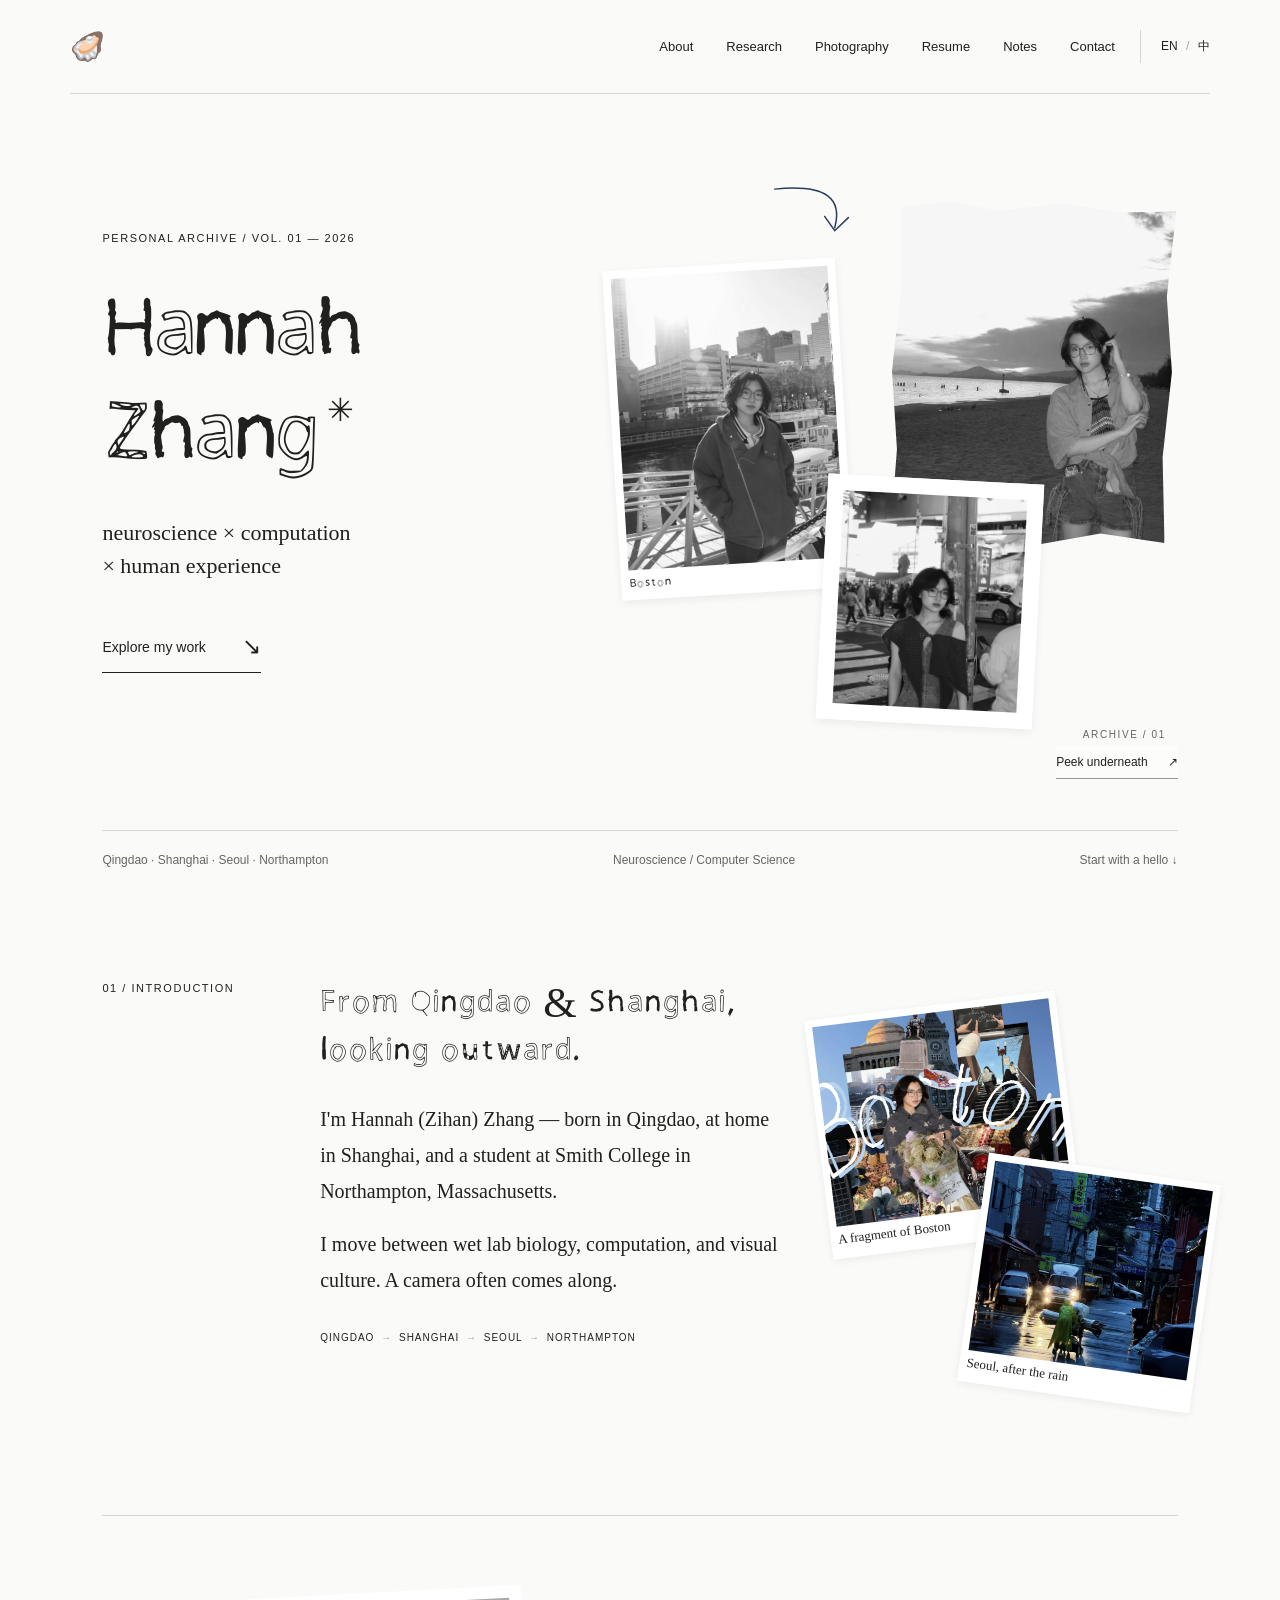
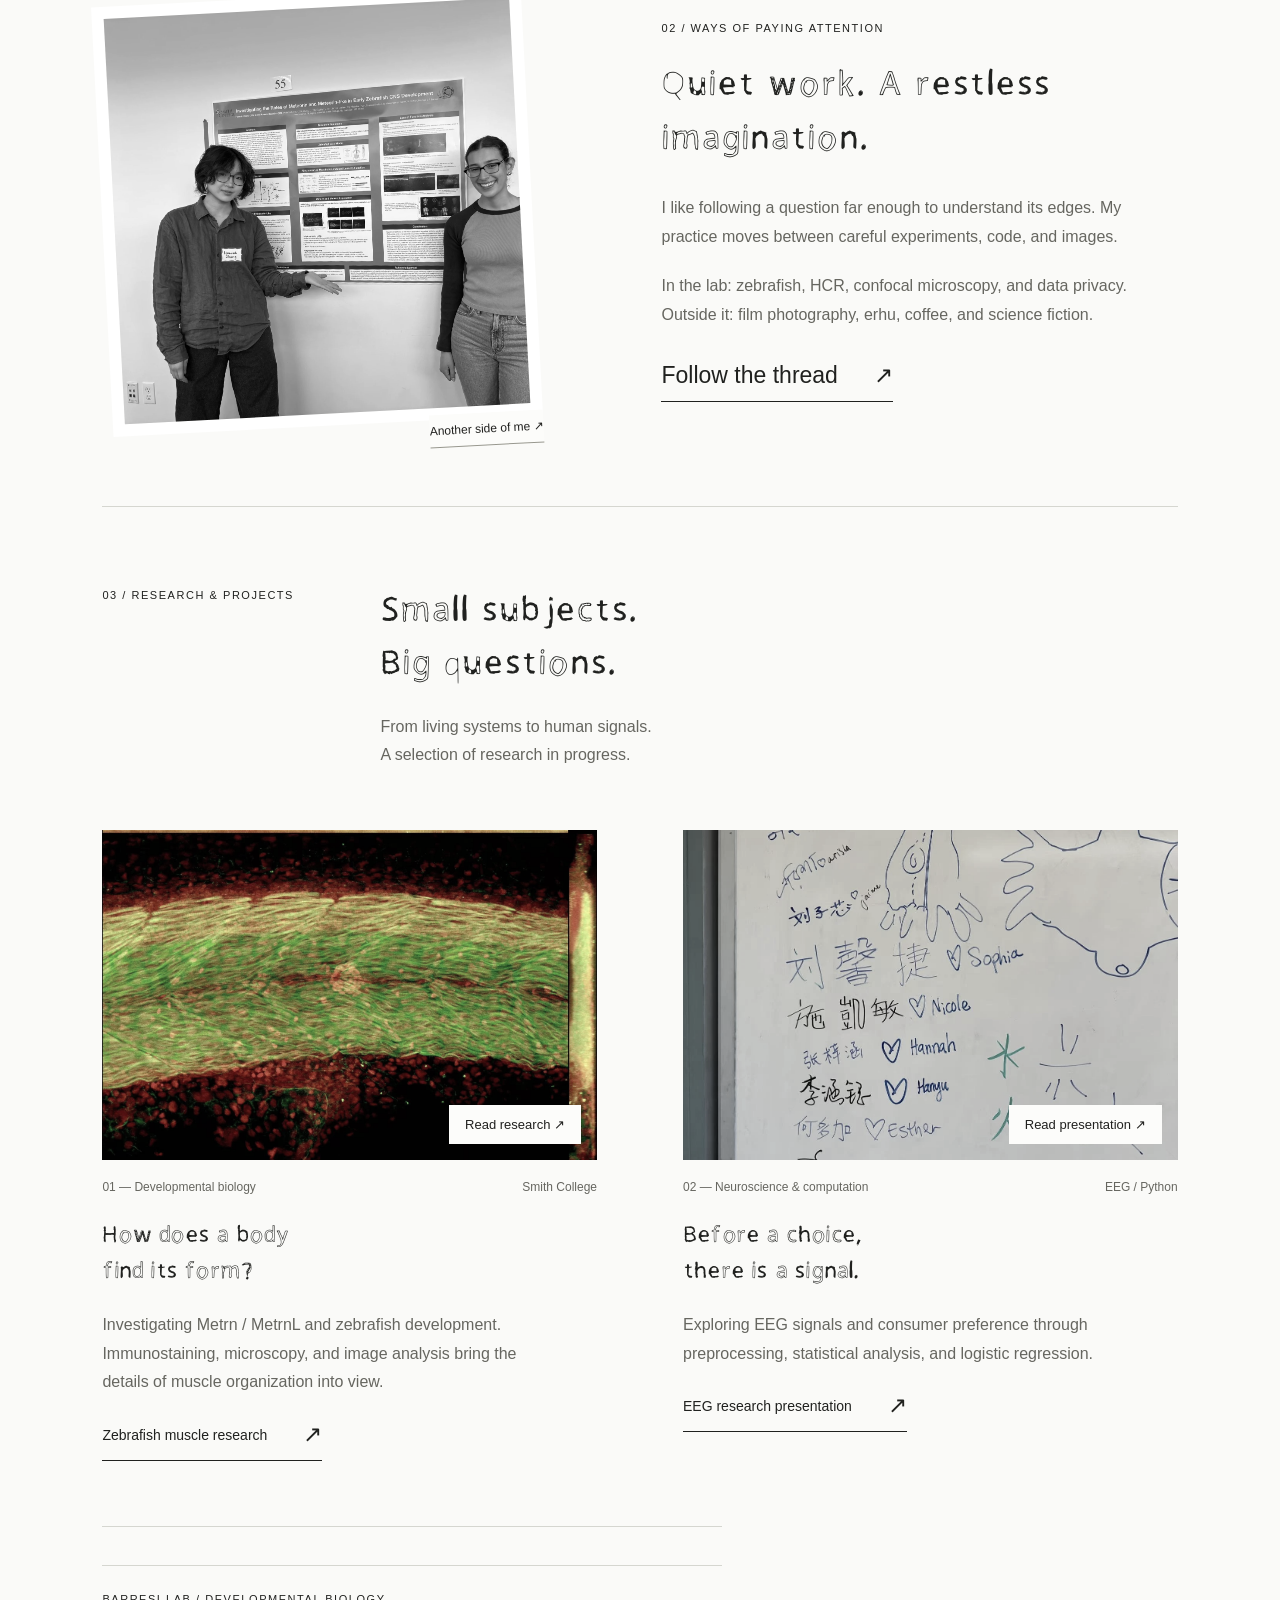
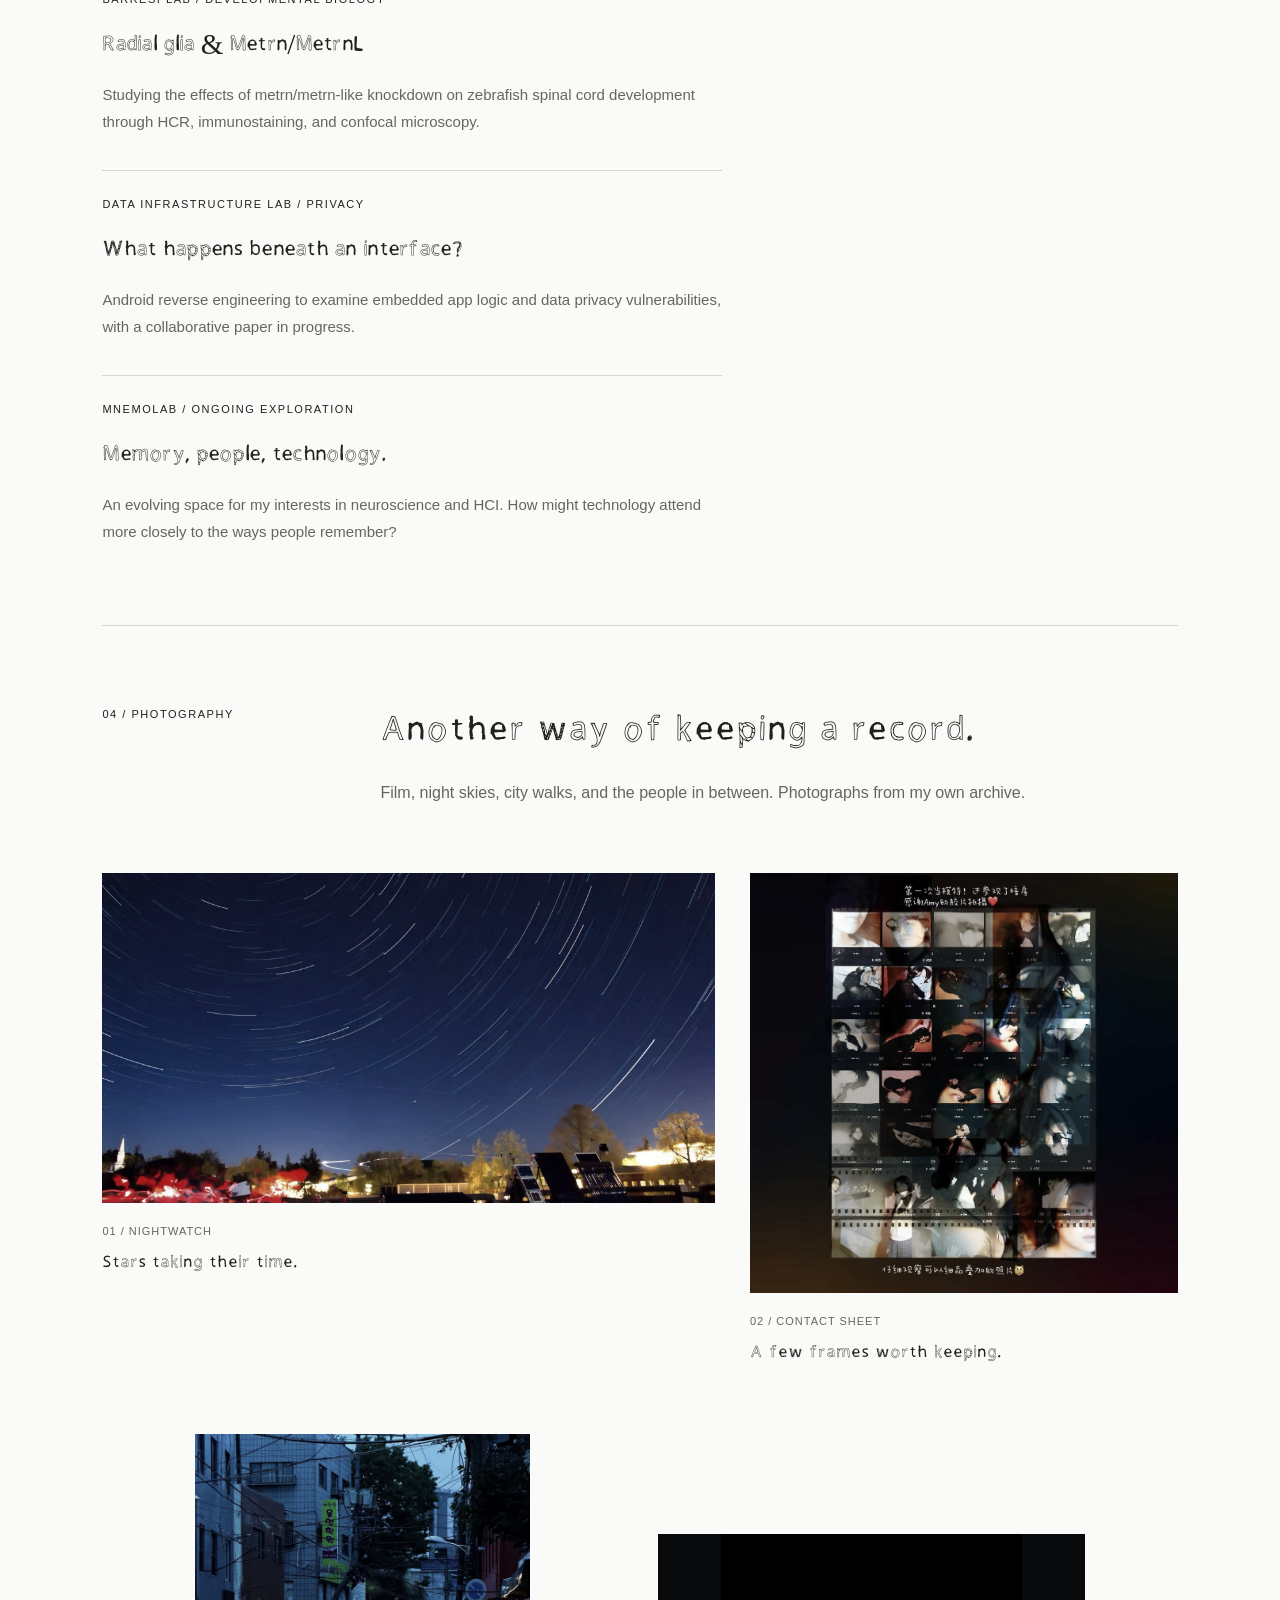
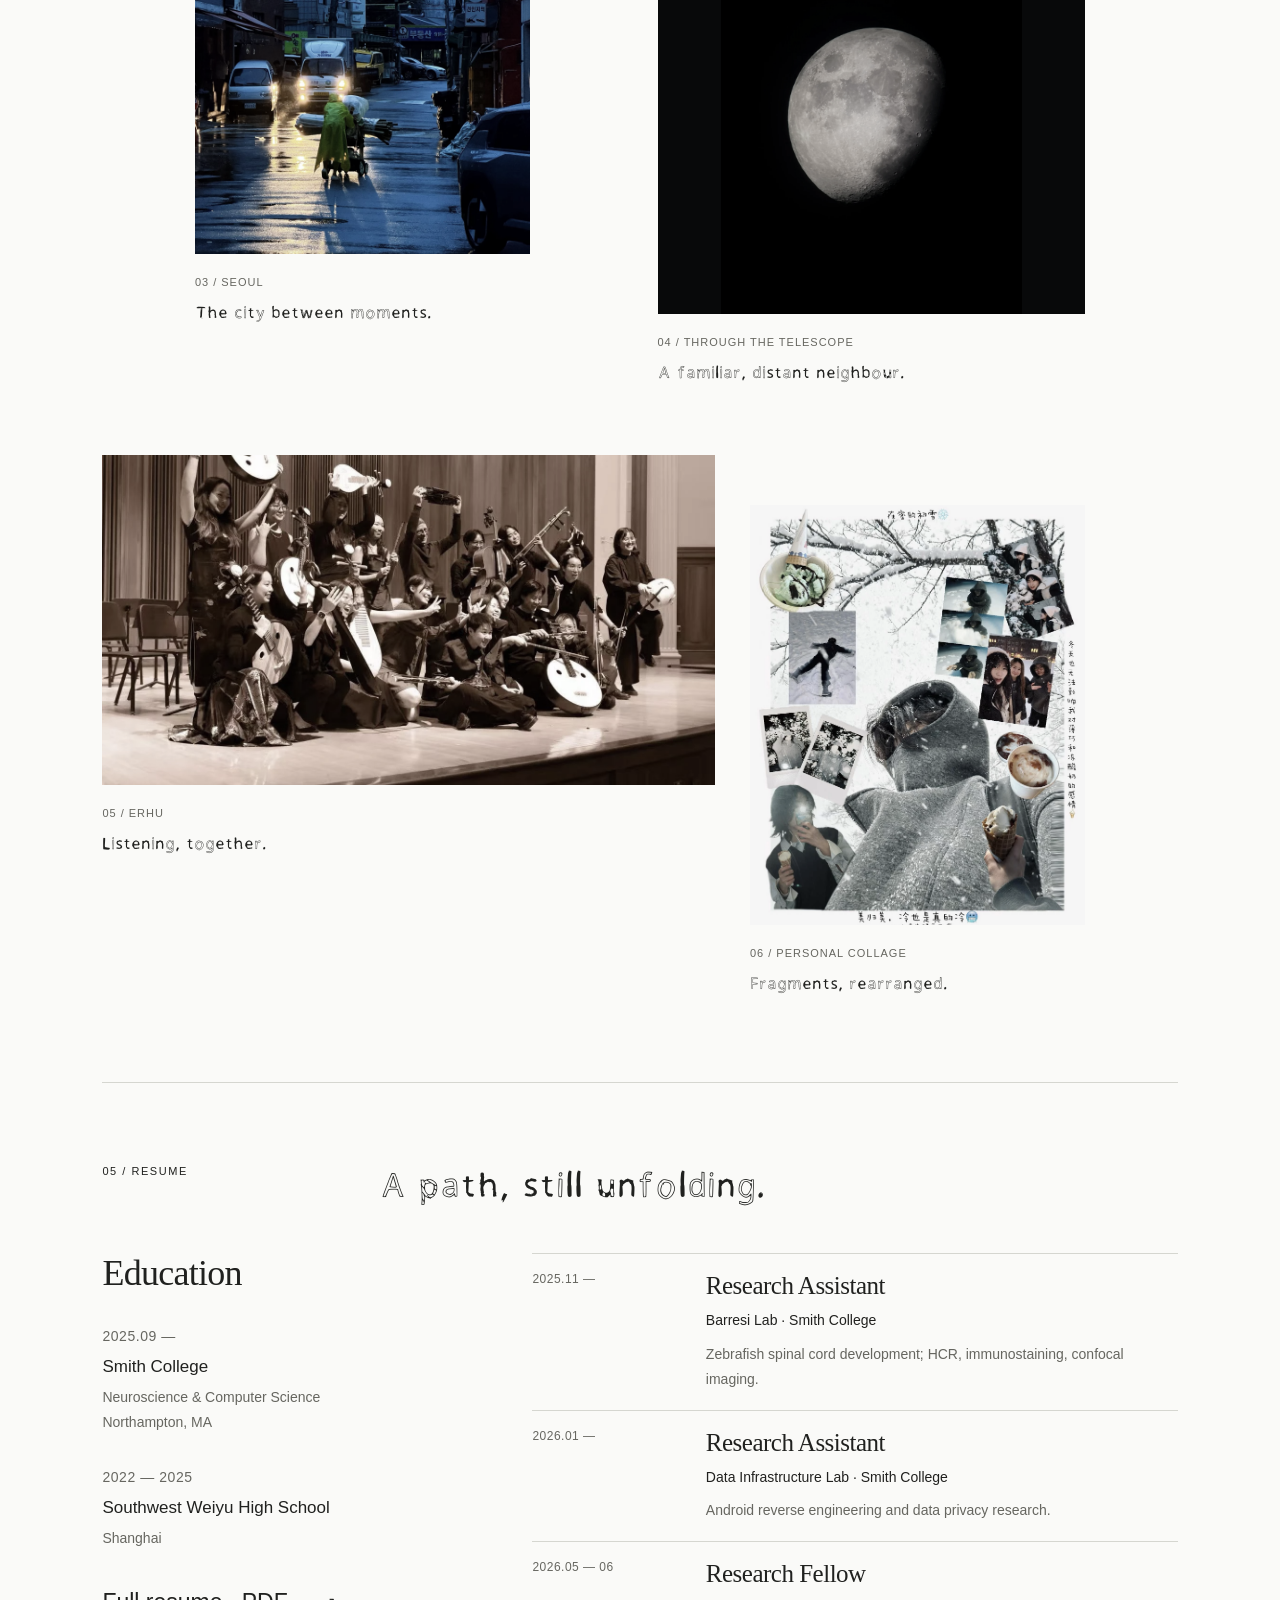
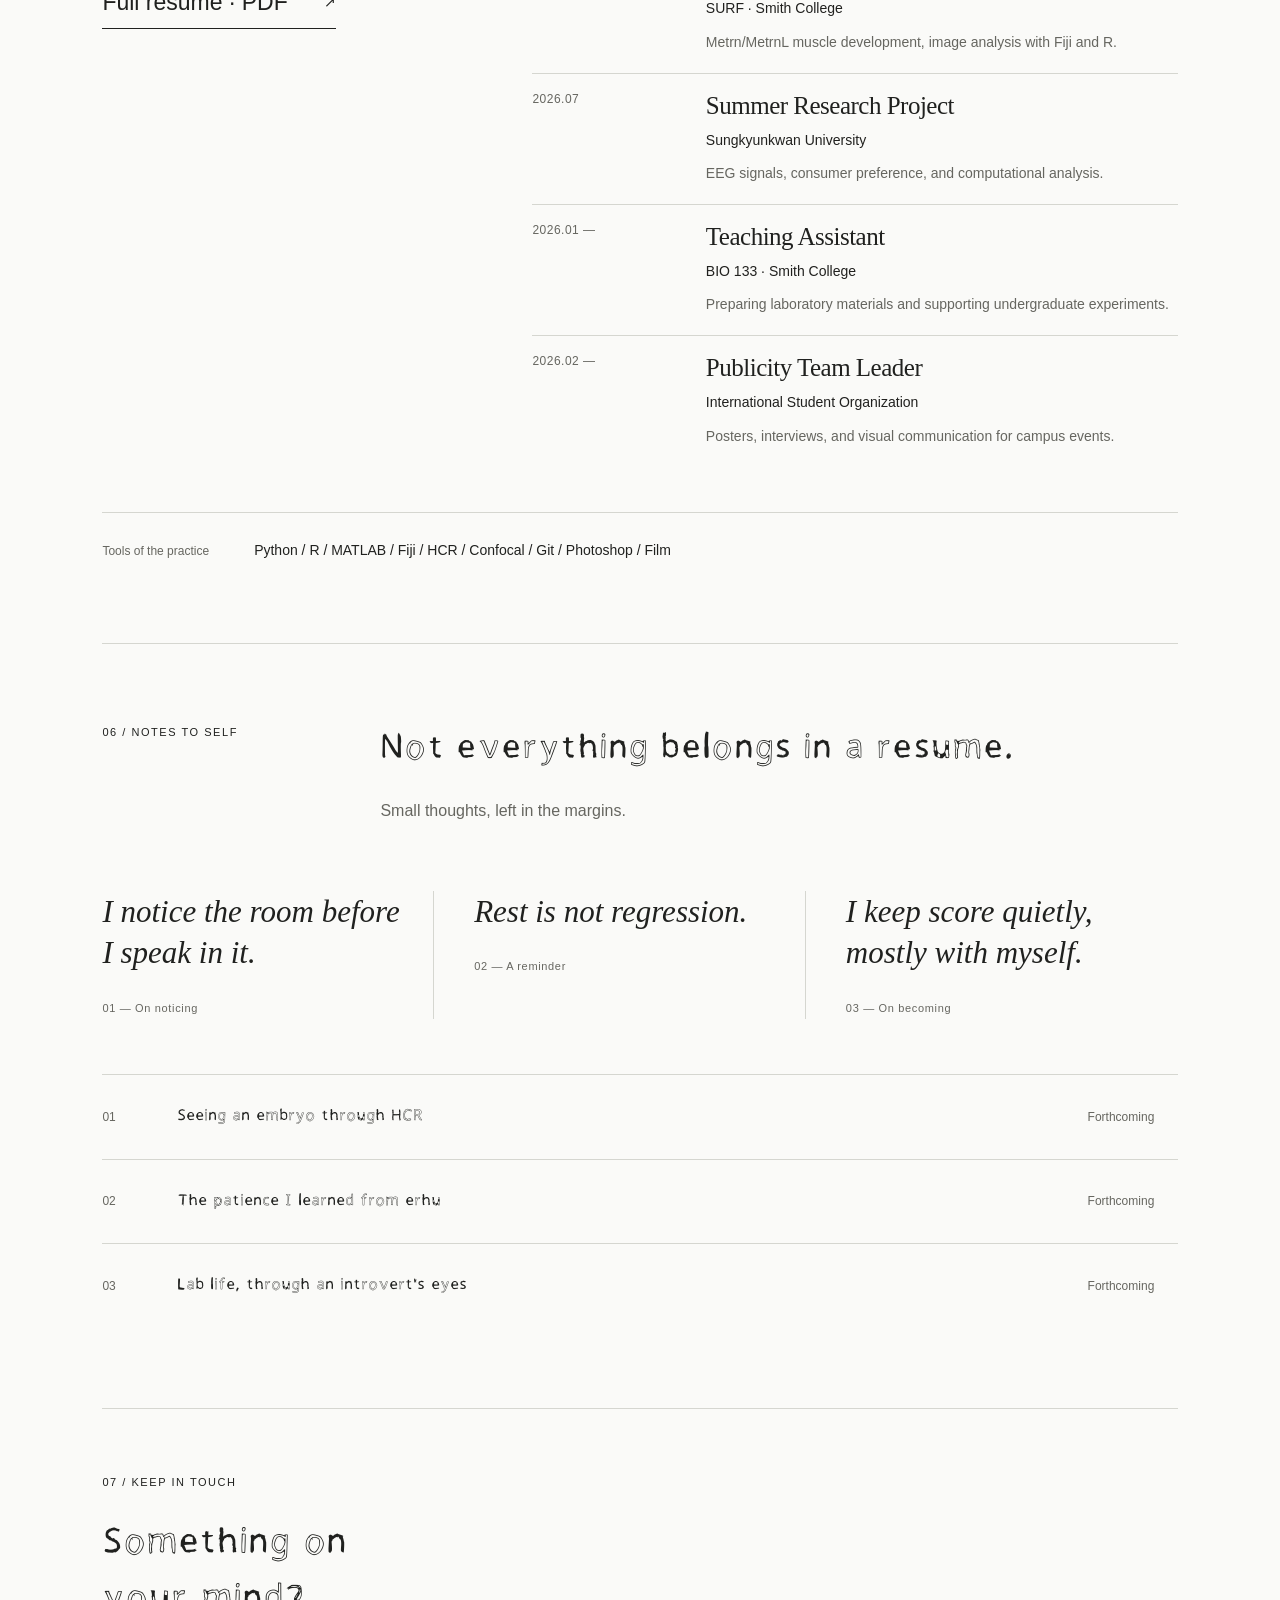
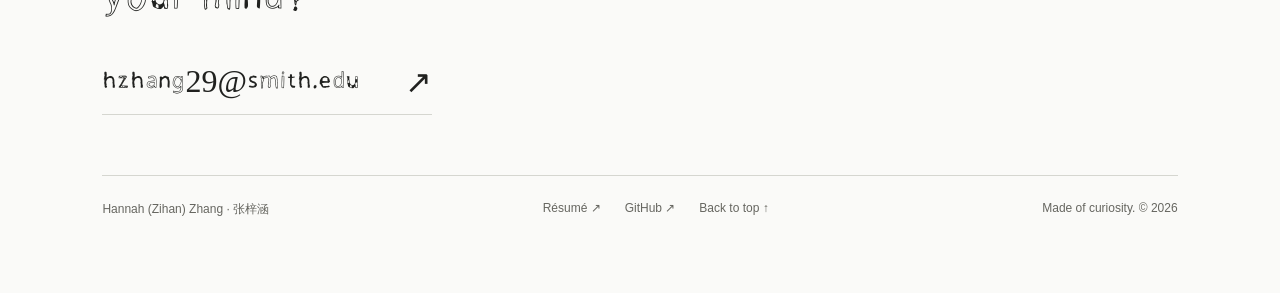
==== index.html @ 05620614 "Create Hannah portfolio site" ====
<!doctype html>
<html lang="en"><head><meta charset="utf-8"><meta name="viewport" content="width=device-width,initial-scale=1"><meta name="description" content="Hannah (Zihan) Zhang — neuroscience, computer science, and human-computer interaction. Research, projects, and observations."><meta name="theme-color" content="#fafaf8"><title>Hannah Zhang — Research & Design</title><link rel="stylesheet" href="style.css"><script src="site.js" defer></script><script src="archive.js" defer></script></head><body><a class="skip" href="#main">Skip to content</a><div id="site"></div></body></html>
---- style.css ----
:root{--paper:#fafaf8;--ink:#20211f;--muted:#686b66;--line:#d5d6d0;--accent:#283d5c;font-family:Arial,Helvetica,sans-serif;color:var(--ink);background:var(--paper);font-synthesis:none}*{box-sizing:border-box}html{scroll-behavior:smooth;scroll-padding-top:100px}body{margin:0}a{color:inherit;text-decoration:none}a:hover{opacity:.7}a:focus-visible,summary:focus-visible{outline:2px solid #a35439;outline-offset:6px}img{display:block;width:100%;height:100%;object-fit:cover}p{font-size:16px;line-height:1.7}h1,h2,h3,p,figure{margin:0}h1,h2,h3{font-weight:400}h2{font-family:Georgia,'Times New Roman',serif;font-size:clamp(40px,4.6vw,72px);line-height:1.08;letter-spacing:-.04em}h2 em,h3 em{font-weight:400}h3{font:36px/1.12 Georgia,serif;letter-spacing:-.025em}header{height:94px;display:flex;align-items:center;justify-content:space-between;margin:0 5.5%;border-bottom:1px solid var(--line);position:relative;z-index:5}nav{display:flex;gap:36px;font-size:14px}nav span{margin-left:8px}.wordmark{font:44px/.8 Georgia,serif;letter-spacing:-5px}.wordmark span{font-style:italic}.wordmark sup{font-size:20px;vertical-align:top;margin-left:8px;letter-spacing:0}.edition-switch{position:fixed;bottom:22px;left:50%;transform:translateX(-50%);display:flex;z-index:20;background:var(--paper);border:1px solid var(--line);border-radius:40px;padding:5px;box-shadow:0 5px 30px #0002;white-space:nowrap;font-size:13px}.edition-switch a{padding:10px 19px;border-radius:25px}.edition-switch a[aria-current]{background:var(--ink);color:var(--paper)}.eyebrow{text-transform:uppercase;letter-spacing:.13em;font-size:12px;line-height:1.5}.hand{font-family:'Bradley Hand','Segoe Print','Comic Sans MS',cursive;font-size:22px;color:var(--accent)}.text-link{display:inline-flex;gap:36px;align-items:center;font-size:14px;padding:12px 0;border-bottom:1px solid currentColor}.text-link span{font-size:23px}.section{margin:0 8%;padding:110px 0;border-bottom:1px solid var(--line)}.skip{position:fixed;top:-100px;z-index:99;background:white;color:black;padding:12px}.skip:focus{top:0}.editorial-hero{padding:76px 8% 0;display:grid;grid-template-columns:43% 57%;min-height:calc(100svh - 94px);align-items:center}.intro{position:relative;padding-bottom:60px}.intro h1{font-family:Georgia,serif;line-height:.84;letter-spacing:-.07em;font-size:clamp(78px,8.6vw,137px);margin:36px 0 26px}.intro h1 span{font-style:italic}.intro h1 sup{font-size:44px;vertical-align:top;display:inline-block;transform:translate(13px,10px)}.hero-sub{font-family:Georgia,serif;font-size:20px;line-height:1.45;margin-bottom:24px}.intro-note{display:block;transform:rotate(-5deg);margin-top:35px;font-size:19px}.collage{height:540px;position:relative;margin-left:15px}.piece{position:absolute;background:#fff;box-shadow:0 3px 8px #0001;filter:grayscale(1);transition:filter .4s,transform .4s}.piece:hover{filter:grayscale(0);z-index:4;transform:rotate(0deg) scale(1.04)}.piece img{object-fit:cover}.portrait{width:43%;height:315px;top:67px;left:9%;transform:rotate(-7deg);padding:8px 8px 30px}.portrait figcaption{font:13px Georgia,serif;padding-top:8px}.snow{width:45%;height:326px;right:0;top:20px;transform:rotate(7deg);clip-path:polygon(0 2%,18% 0,25% 2%,55% 0,70% 2%,100% 0,98% 25%,100% 50%,98% 76%,100% 100%,76% 98%,40% 100%,0 98%)}.film{width:38%;height:240px;left:43%;top:273px;transform:rotate(6deg);padding:7px;z-index:2}.fish{width:31%;height:177px;top:332px;left:5%;transform:rotate(-9deg);padding:7px 7px 23px;z-index:3}.fish img{object-position:50% 45%}.fish figcaption{font:12px Georgia,serif;padding-top:5px}.top-note{position:absolute;left:1%;top:0;transform:rotate(-5deg)}.collage svg{position:absolute;width:95px;left:30%;top:0;color:var(--accent);z-index:5}.bottom-note{position:absolute;bottom:0;left:4%;transform:rotate(-4deg);font-size:18px}.collage-star{position:absolute;right:-5%;bottom:45px;font-size:60px;color:var(--accent);transform:rotate(20deg)}.hero-baseline{grid-column:1/-1;display:flex;justify-content:space-between;border-top:1px solid var(--line);margin-top:55px;padding:22px 0;font-size:12px;color:var(--muted);gap:20px}.about{display:grid;grid-template-columns:40% 1fr;gap:12%;align-items:center}.about-photo{transform:rotate(-3deg)}.about-photo img{height:430px;filter:grayscale(1);object-position:30%;border:12px solid white}.about-photo .hand{display:block;text-align:center;margin-top:17px}.about-copy h2{margin:22px 0 27px}.about-copy p:not(.eyebrow){margin-bottom:20px;color:var(--muted)}.section-heading{display:grid;grid-template-columns:24% 1fr;align-items:start;gap:30px}.section-heading>p:last-child:not(.eyebrow){grid-column:2;color:var(--muted)}.research-grid{display:grid;grid-template-columns:1fr 1fr;gap:8%;margin-top:60px}.research-card.second{margin-top:130px}.image-link{position:relative;display:block;height:330px;overflow:hidden}.image-link img{transition:transform .6s;filter:grayscale(1)}.image-link:hover img{transform:scale(1.035);filter:grayscale(0)}.image-action{position:absolute;right:16px;bottom:16px;background:var(--paper);color:var(--ink);font-size:13px;padding:12px 16px}.card-meta{display:flex;justify-content:space-between;gap:14px;font-size:12px;color:var(--muted);margin:20px 0 18px}.research-card h3{margin-bottom:20px}.research-card p{max-width:460px;color:var(--muted);margin-bottom:12px}.project-list{margin-top:60px}.project-list article{padding:35px 0;border-top:1px solid var(--line);display:grid;grid-template-columns:8% 1fr 27%;gap:25px}.project-number{font:italic 27px Georgia,serif}.project-list h3{margin:15px 0}.project-list p{color:var(--muted);max-width:480px}.project-list article>img{height:235px;filter:grayscale(1)}details{margin-top:20px;max-width:550px}summary{cursor:pointer;list-style:none;font-size:14px;display:flex;justify-content:space-between;width:210px;padding:12px 0;border-bottom:1px solid var(--line)}summary::-webkit-details-marker{display:none}details[open] summary span{transform:rotate(45deg)}details>p{padding-top:16px}.mini-gallery{display:grid;grid-template-columns:repeat(3,1fr);gap:8px;margin-top:16px}.mini-gallery img{height:120px}footer{padding:95px 8% 110px}footer h2{margin:25px 0 35px;font-size:clamp(45px,6vw,90px)}.email{font:clamp(19px,2.5vw,36px) Georgia,serif;border-bottom:1px solid var(--line);padding-bottom:13px;display:inline-flex;gap:45px}.footer-bottom{margin-top:80px;display:flex;flex-wrap:wrap;justify-content:space-between;gap:30px;border-top:1px solid var(--line);padding-top:25px;font-size:12px;color:var(--muted)}.footer-bottom div{display:flex;gap:24px}
/* Celestial: a distinct, immersive visual composition. */
.cosmic{--paper:#100e10;--ink:#f2ebe3;--muted:#bab0aa;--line:#ffffff2c;--accent:#d1a995;background:var(--paper);color:var(--ink)}.cosmic header{position:absolute;left:0;right:0;margin:0 5.5%;border-bottom-color:#ffffff35}.cosmic .wordmark{letter-spacing:-4px}.cosmic-hero{height:920px;min-height:100svh;max-height:1200px;position:relative;overflow:hidden;background:#100e10}.sky{position:absolute;inset:0;object-fit:cover;filter:sepia(.8) saturate(.65);opacity:.6;object-position:center 25%;transform:scale(1.07)}.nebula{position:absolute;inset:0;background:radial-gradient(ellipse at 72% 34%,#8f403761 0%,transparent 47%),linear-gradient(180deg,#130a1633 20%,#190e1666 65%,#100e10 100%);mix-blend-mode:screen}.cosmic-kicker{position:absolute;top:145px;left:8%;right:8%;display:flex;justify-content:space-between;font-size:12px;letter-spacing:.16em;text-transform:uppercase;z-index:3}.cosmic-title{position:relative;z-index:3;padding:242px 8% 0;pointer-events:none}.cosmic-title .eyebrow{color:#d6c3b7}.cosmic-title h1{font-family:Georgia,serif;font-size:clamp(96px,12.5vw,186px);font-weight:400;letter-spacing:-.055em;line-height:.88;margin:29px 0}.cosmic-title h1 em{font-weight:400}.cosmic-title>p:not(.eyebrow){font:20px/1.6 Georgia,serif;color:#e0d2c9}.cosmic-cta{display:inline-flex;gap:50px;align-items:center;font-size:14px;border-bottom:1px solid #ffffff66;padding:16px 0;margin-top:24px;pointer-events:auto}.moon{position:absolute;right:-7%;top:215px;width:56%;height:550px;object-fit:contain;mix-blend-mode:screen;filter:sepia(.45);opacity:.83;transform:rotate(-17deg);mask-image:linear-gradient(to bottom,black 70%,transparent)}.cell{position:absolute;width:43%;height:460px;left:45%;bottom:-15px;object-fit:cover;mix-blend-mode:screen;opacity:.55;filter:sepia(.65) saturate(.8);mask-image:radial-gradient(ellipse,#000 15%,transparent 67%);transform:rotate(-26deg)}.cosmic-caption{position:absolute;right:8%;bottom:93px;z-index:4;text-align:right}.cosmic-caption span{font-size:12px;letter-spacing:.12em;text-transform:uppercase;color:#d0b2a1}.cosmic-caption p{font:20px/1.5 Georgia,serif;margin-top:14px}.orbit-caption{position:absolute;left:8%;bottom:38px;font:italic 16px Georgia,serif;color:var(--muted)}.cosmic-about{display:grid;grid-template-columns:24% 1fr;gap:30px}.cosmic-about h2{font-size:clamp(40px,4.8vw,75px)}.cosmic-about h2 em{color:#c0a491}.about-columns{display:grid;grid-template-columns:1fr 1fr;gap:35px;margin:40px 0 15px}.about-columns p{color:var(--muted)}.cosmic .research{position:relative}.cosmic .research .section-heading h2 em,.cosmic .projects h2 em{color:#c0a491}.cosmic .image-link img{filter:saturate(.5)}.cosmic .image-link{height:365px}.cosmic .research-card.second{margin-top:150px}.cosmic .project-list article>img{filter:sepia(.25) saturate(.6)}.cosmic footer{background:radial-gradient(ellipse at 75% 90%,#4e282766,transparent 60%)}.cosmic footer h2 em{color:#c0a491}
@media(min-width:1600px){.editorial-hero,.section,footer{max-width:1440px;margin-left:auto;margin-right:auto}.editorial-hero{padding-left:80px;padding-right:80px}.collage{height:600px;transform:scale(1.08);transform-origin:center}.section,footer{padding-left:80px;padding-right:80px}}
@media(max-width:1000px){header{height:80px}.editorial-hero{padding-top:70px;grid-template-columns:43% 57%;padding-left:6%;padding-right:6%}.intro h1{font-size:90px}.collage{transform:scale(.87);transform-origin:center;min-width:360px;margin-left:-20px}.hero-sub{font-size:18px}.hero-baseline{font-size:12px}.section{margin:0 6%;padding:80px 0}.about{gap:7%}.about-photo img{height:340px}.section-heading{grid-template-columns:20% 1fr}.cosmic-title{padding-top:245px}.cosmic-title h1{font-size:130px}.cosmic-hero{height:890px}.cosmic-kicker{top:120px}.moon{right:-13%;width:65%}.cosmic-about{grid-template-columns:1fr}.cosmic-about>div{padding-top:18px}.research-grid{gap:5%}.card-meta{flex-direction:column;gap:5px}.image-link,.cosmic .image-link{height:280px}.project-list article{grid-template-columns:5% 1fr 28%;gap:20px}}
@media(max-width:650px){html{scroll-padding-top:25px}header{margin:0 6%;height:76px}.wordmark{font-size:35px}nav{gap:15px;font-size:12px}nav span{display:none}.editorial-hero{display:flex;flex-direction:column;padding:46px 6% 0;align-items:stretch}.intro{padding:0}.intro h1{font-size:94px;margin-top:28px}.intro h1 br{display:none}.intro h1 span{display:block}.intro h1 sup{position:absolute;left:245px;top:97px;font-size:36px}.hero-sub{font-size:19px}.intro-note{position:absolute;right:0;bottom:10px;font-size:15px;width:105px}.collage{width:100%;height:475px;min-width:0;margin:45px 0 0;transform:none}.portrait{height:275px;left:5%;top:67px}.snow{height:265px;width:48%;right:2%;top:38px}.film{height:193px;top:243px}.fish{height:155px;top:288px;left:2%;width:36%}.bottom-note{bottom:0;font-size:16px}.collage-star{right:0;bottom:14px;font-size:46px}.top-note{font-size:20px}.hero-baseline{margin-top:30px;flex-wrap:wrap;gap:12px;line-height:1.6}.hero-baseline a{width:100%}.section{padding:65px 0;margin:0 6%}.about{display:flex;flex-direction:column-reverse;gap:40px}.about-photo{width:90%}.about-photo img{height:290px}.about-copy h2{font-size:45px}.section-heading{display:block}.section-heading .eyebrow{margin-bottom:25px}.section-heading>p:last-child:not(.eyebrow){margin-top:25px}.research-grid{grid-template-columns:1fr;gap:55px;margin-top:35px}.research-card.second,.cosmic .research-card.second{margin-top:0}.image-link,.cosmic .image-link{height:285px}.card-meta{flex-direction:row;font-size:11px}h3{font-size:33px}.project-list{margin-top:35px}.project-list article{grid-template-columns:26px 1fr;gap:14px}.project-list article>img{grid-column:2;height:220px}.project-list h3{font-size:30px}.mini-gallery{grid-template-columns:1fr 1fr}.mini-gallery img{height:120px}footer{padding:65px 6% 120px}.footer-bottom{margin-top:55px;display:flex;flex-direction:column;gap:24px}.edition-switch{bottom:16px}.edition-switch a{padding:10px 17px}.cosmic header{margin:0 6%}.cosmic-kicker{top:108px;left:6%;right:6%;font-size:10px;letter-spacing:.08em}.cosmic-hero{height:860px;min-height:100svh;max-height:none}.cosmic-title{padding:210px 6% 0}.cosmic-title h1{font-size:clamp(86px,22vw,125px);margin-top:28px}.cosmic-title .eyebrow{font-size:10px;letter-spacing:.09em}.cosmic-title>p:not(.eyebrow){font-size:17px;max-width:260px}.moon{top:345px;right:-27%;width:92%;height:430px;opacity:.52}.cell{width:95%;left:0;bottom:10px;height:330px;opacity:.48}.cosmic-caption{right:6%;bottom:69px}.cosmic-caption p{font-size:17px}.cosmic-caption span{font-size:10px}.orbit-caption{left:6%;font-size:13px;bottom:25px}.cosmic-about h2{font-size:42px}.about-columns{grid-template-columns:1fr;gap:22px;margin-top:28px}.cosmic-about{gap:13px}.sky{object-position:55% center}.cosmic footer h2{font-size:45px}}
@media(prefers-reduced-motion:reduce){html{scroll-behavior:auto}*,*::before,*::after{transition:none!important}}
/* Hybrid reveal system: one concealed layer, a pointer-following aperture. */
.reveal-surface{--mx:50%;--my:50%;position:relative;isolation:isolate}.hidden-world{position:absolute;inset:0;overflow:hidden;pointer-events:none;z-index:7;background:#170d12;clip-path:circle(0 at var(--mx) var(--my));transition:clip-path .5s cubic-bezier(.2,.7,.2,1);filter:none}.is-peeking>.hidden-world,.word-peek>.hidden-world{clip-path:circle(145px at var(--mx) var(--my));transition:clip-path .15s ease-out}.is-open>.hidden-world{clip-path:circle(150% at 50% 50%);transition:clip-path .8s ease}.universe-sky{position:absolute;inset:0;filter:sepia(.9) saturate(.75);opacity:.7}.hidden-world:after{content:'';position:absolute;inset:0;background:radial-gradient(ellipse at 65% 35%,#8f393b70,transparent 70%);pointer-events:none}.universe-tissue{position:absolute;left:12%;bottom:12%;width:72%;height:43%;transform:rotate(-28deg);mix-blend-mode:screen;filter:sepia(.5) saturate(.65);mask-image:radial-gradient(ellipse,black 10%,transparent 70%)}.universe-moon{position:absolute;right:-9%;top:0;width:68%;height:65%;object-fit:contain;mix-blend-mode:screen;filter:sepia(.5);opacity:.8}.world-caption{position:absolute;z-index:2;left:10%;bottom:16%;right:5%;font:italic 31px/1.1 Georgia,serif;color:#f6e9df}.world-caption small{display:block;font:10px/1.5 Arial,sans-serif;letter-spacing:.13em;text-transform:uppercase;margin-top:15px}.reveal-toggle{position:absolute;bottom:-27px;right:0;z-index:10;border:0;border-bottom:1px solid #98988f;background:var(--paper);color:var(--ink);font:12px/1.5 Arial,sans-serif;padding:7px 0;cursor:pointer;display:flex;gap:20px}.reveal-toggle:focus-visible{outline:2px solid #6b443f;outline-offset:5px}.collage .bottom-note{bottom:16px}.collage .hidden-world{inset:25px 0 32px;transform:rotate(2deg);border-radius:2px}.about-world{inset:12px 12px 52px}.about-film{position:absolute;right:6%;top:14%;height:70%;width:45%;object-fit:cover;transform:rotate(12deg);filter:sepia(.4);mix-blend-mode:screen}.about-world .world-caption{font-size:26px}.about-photo .reveal-toggle{bottom:-25px}.research-inner{position:absolute;width:90%;height:110%;left:10%;top:-5%;mix-blend-mode:screen;object-fit:cover;filter:sepia(.6) saturate(.65);mask-image:radial-gradient(ellipse,black 10%,transparent 72%)}.research-world .world-caption{font-size:30px}.image-action{z-index:8}.discipline{cursor:crosshair;position:relative;display:inline-block;outline-offset:6px}.discipline:after{content:'';position:absolute;left:0;bottom:-3px;width:100%;height:6px;border-bottom:1px solid #674b49;transform:scaleX(0) rotate(-2deg);transform-origin:left;transition:transform .4s}.discipline:hover:after,.discipline:focus:after{transform:scaleX(1) rotate(-2deg)}.collage[data-world=biology] .universe-tissue{width:100%;height:80%;left:0;bottom:10%;opacity:1}.collage[data-world=biology] .universe-moon{opacity:.15}.collage[data-world=computation] .hidden-world{background-color:#171c25}.collage[data-world=computation] .world-caption:before{content:'signal → pattern → understanding';display:block;font:12px/1.8 monospace;margin-bottom:12px}.collage[data-world=human] .world-caption:before{content:'a space between you & me';display:block;font:15px/1.5 Georgia,serif;margin-bottom:12px}.project-reveal{position:relative;isolation:isolate;transition:color .4s,padding .4s}.project-reveal:before{content:'';position:absolute;inset:0;z-index:-1;background:linear-gradient(90deg,#1b1016e8,#321f2580),var(--project-world) center/cover;clip-path:inset(0 100% 0 0);transition:clip-path .65s ease}.project-reveal:hover:before,.project-reveal:focus-within:before{clip-path:inset(0)}.project-reveal:hover,.project-reveal:focus-within{color:#f5eee7;padding-left:20px;padding-right:20px}.project-reveal:hover p,.project-reveal:focus-within p{color:#d8cbc3}.constellation-line{position:relative;padding-bottom:14px}.constellation-line:after{content:'· ——— ✧ ——— ·';font:20px Georgia,serif;color:#674b49;position:absolute;left:0;bottom:-15px;white-space:nowrap;max-width:0;overflow:hidden;transition:max-width .8s}.constellation-line:hover:after,.constellation-line:focus:after{max-width:100%}#contact{position:relative;overflow:hidden}.contact-star{position:absolute;top:var(--cy,50%);left:var(--cx,90%);pointer-events:none;font-size:23px;color:#67534d;opacity:0;transition:opacity .4s;transform:translate(14px,10px)}#contact:hover .contact-star{opacity:.6}@media(max-width:650px){.is-peeking>.hidden-world,.word-peek>.hidden-world{clip-path:circle(105px at var(--mx) var(--my))}.is-open>.hidden-world{clip-path:circle(150% at 50% 50%)}.hero-baseline{margin-top:45px}.intro-note{max-width:105px}.world-caption{font-size:26px}.project-reveal:hover,.project-reveal:focus-within{padding-left:8px;padding-right:8px}.contact-star{display:none}}@media(prefers-reduced-motion:reduce){.contact-star{display:none}.hidden-world{transition:none!important}}
/* Personal archive — quieter typography, distinct editorial chapters. */
.editorial{--display:'Didot','Bodoni 72','Baskerville','Times New Roman',serif;--reading:'Baskerville','Iowan Old Style','Palatino Linotype',serif;--sans:'Avenir Next','Helvetica Neue',Arial,sans-serif;font-family:var(--sans);--paper:#fcfcfa;--ink:#21211f;--muted:#666660}.editorial h1,.editorial h2,.editorial h3,.editorial .email{font-family:var(--display);font-weight:400}.editorial h2{line-height:1.12;letter-spacing:-.035em;font-size:clamp(42px,4.5vw,68px)}.editorial h3{letter-spacing:-.025em}.editorial p{line-height:1.8}.editorial .eyebrow{font-family:var(--sans);font-size:11px;letter-spacing:.14em;line-height:1.6}.editorial .intro h1{font-size:clamp(90px,9vw,144px);line-height:.83;font-weight:400;letter-spacing:-.065em}.editorial .intro h1 span{font-style:normal}.editorial .hero-sub{font-family:var(--reading);font-size:22px;line-height:1.5}.editorial .hand{font-size:19px;color:#565e66}.editorial .intro-note{font-size:17px}.editorial nav{gap:25px;font-size:13px}.editorial header{gap:25px}.language-toggle{border:0;border-left:1px solid var(--line);background:none;padding:8px 0 8px 20px;color:inherit;font:12px var(--sans);cursor:pointer;white-space:nowrap}.language-toggle span{color:#a8a8a0;padding:0 5px}.editorial nav{margin-left:auto}.editorial .intro h1 sup{font-size:32px}.editorial .section{padding-top:125px;padding-bottom:125px}.editorial .about{row-gap:65px}.location-intro{display:grid;grid-template-columns:17% 43% 1fr;gap:35px;align-items:start}.location-copy h2{font-size:52px;margin-bottom:25px}.location-copy>p{font-family:var(--reading);font-size:20px;margin-bottom:17px}.location-route{font-size:10px;line-height:2;letter-spacing:.1em;margin-top:30px}.location-route span{color:#9c9c91;margin:0 3px}.location-photos{position:relative;height:430px;margin-top:25px}.location-photos figure{position:absolute;border:7px solid #fff;background:#fff;box-shadow:0 2px 9px #0001}.location-photos .city-one{height:240px;width:70%;top:0;left:0;transform:rotate(-7deg)}.location-photos .city-two{height:230px;width:65%;top:163px;right:-8%;transform:rotate(8deg)}.location-photos img{height:calc(100% - 25px);filter:saturate(.7)}.location-photos figcaption{font-family:var(--reading);font-size:13px;line-height:25px}.daily-notes{grid-column:1/-1;display:grid;grid-template-columns:repeat(3,1fr);gap:45px;border-top:1px solid var(--line);padding-top:42px}.daily-notes h3{font-size:30px;margin:18px 0}.daily-notes p:not(.eyebrow){color:var(--muted);font-size:15px}.archive-research{margin-top:65px;padding-top:38px;border-top:1px solid var(--line);display:grid;grid-template-columns:repeat(3,1fr);gap:35px}.archive-research h3{font-size:29px;margin:20px 0}.archive-research p:not(.eyebrow){font-size:15px;color:var(--muted)}.photo-editorial{display:grid;grid-template-columns:repeat(12,1fr);gap:65px 35px;margin-top:65px;align-items:start}.gallery-frame{grid-column:span 4}.gallery-frame.wide{grid-column:span 7}.gallery-frame.tall{grid-column:span 5}.gallery-frame:nth-child(3){grid-column:2/span 4}.gallery-frame:nth-child(4){grid-column:7/span 5;margin-top:100px}.gallery-frame:nth-child(5){grid-column:span 7}.gallery-frame:nth-child(6){grid-column:span 4;margin-top:50px}.gallery-frame img{height:420px;filter:saturate(.6);transition:filter .4s}.gallery-frame a:hover{opacity:1}.gallery-frame a:hover img{filter:saturate(1)}.gallery-frame.wide img{height:330px}.gallery-frame.moon-frame img{height:380px;object-fit:contain;background:#08090a}.gallery-frame figcaption{padding-top:18px}.gallery-frame figcaption>span{font-size:11px;letter-spacing:.09em;text-transform:uppercase;color:var(--muted)}.gallery-frame figcaption p{font:23px/1.4 var(--reading);margin-top:8px}.cv-layout{display:grid;grid-template-columns:30% 1fr;gap:10%;margin-top:65px}.cv-layout h4{font-size:17px;font-weight:500;margin:8px 0}.cv-layout aside>p{color:var(--muted);font-size:14px}.cv-date{font-size:12px;letter-spacing:.04em;color:var(--muted)}.cv-layout aside .cv-date{margin-top:30px}.cv-layout aside>.text-link{margin-top:25px}.cv-entries article{display:grid;grid-template-columns:23% 1fr;gap:25px;border-top:1px solid var(--line);padding:23px 0}.cv-entries h3{font-size:28px}.cv-entries p{font-size:14px;color:var(--muted);margin-top:8px}.cv-entries .cv-place{color:var(--ink)}.skill-line{border-top:1px solid var(--line);padding-top:25px;margin-top:45px;display:flex;gap:45px;align-items:baseline}.skill-line>span{font-size:12px;color:var(--muted)}.skill-line p{font-size:14px}.margin-notes{display:grid;grid-template-columns:1fr 1fr 1fr;margin:65px 0 55px;gap:40px}.margin-notes blockquote{margin:0;padding:0 25px 0 0;border-right:1px solid var(--line);font:italic 31px/1.35 var(--reading)}.margin-notes blockquote:last-child{border:0}.margin-notes blockquote>span:last-child{display:block;font:11px/1.8 var(--sans);color:var(--muted);margin-top:25px;letter-spacing:.06em}.notes-index>div{display:grid;grid-template-columns:60px 1fr 90px;align-items:center;gap:15px;border-top:1px solid var(--line);padding:22px 0}.notes-index>div>span{font-size:12px;color:var(--muted)}.notes-index p{font-family:var(--reading);font-size:22px}.editorial .image-link img{filter:saturate(.5)}.editorial footer h2{font-size:clamp(50px,6vw,90px)}html[lang=zh-CN] .editorial{--display:'Songti SC','Noto Serif CJK SC','SimSun',serif;--reading:'Songti SC','SimSun',serif;--sans:'PingFang SC','Microsoft YaHei',sans-serif}html[lang=zh-CN] .intro h1{font-family:'Didot','Bodoni 72',serif}html[lang=zh-CN] .editorial h2{font-size:clamp(36px,3.7vw,57px);line-height:1.4;letter-spacing:.015em}html[lang=zh-CN] .editorial h3{line-height:1.5;font-size:26px}html[lang=zh-CN] .editorial p{line-height:1.95}html[lang=zh-CN] .margin-notes blockquote{font-style:normal;font-size:27px;line-height:1.65}html[lang=zh-CN] .intro h1 span{font-family:'Didot','Bodoni 72',serif}
@media(max-width:1000px){.editorial nav{gap:16px}.location-intro{grid-template-columns:1fr 1fr;gap:35px}.location-intro>.eyebrow{grid-column:1/-1}.location-copy h2{font-size:45px}.daily-notes{gap:25px}.archive-research{gap:25px}.cv-layout{gap:6%;grid-template-columns:32% 1fr}.editorial .section{padding:85px 0}}
@media(max-width:650px){.editorial header{height:auto;min-height:104px;flex-wrap:wrap;gap:12px;padding:20px 0 14px}.editorial header nav{order:3;width:100%;margin:0;justify-content:space-between;gap:8px;font-size:11px}.language-toggle{margin-left:auto}.editorial .intro h1{font-size:100px}.editorial .hero-sub{font-size:21px}.editorial .intro-note{font-size:15px}.editorial .section{padding:65px 0}.location-intro{grid-template-columns:1fr}.location-intro>.eyebrow{grid-column:auto}.location-copy h2{font-size:44px}.location-photos{height:380px;margin:0 7%}.location-photos .city-one{height:235px;width:60%}.location-photos .city-two{height:230px;top:135px;width:55%;right:0}.daily-notes{grid-template-columns:1fr;gap:30px}.daily-notes article+article{padding-top:25px;border-top:1px solid var(--line)}.daily-notes h3{font-size:30px}.archive-research{grid-template-columns:1fr;gap:35px}.photo-editorial{grid-template-columns:1fr 1fr;gap:35px 15px;margin-top:35px}.gallery-frame,.gallery-frame.wide,.gallery-frame.tall,.gallery-frame:nth-child(n){grid-column:span 1;margin-top:0}.gallery-frame:first-child,.gallery-frame:nth-child(5){grid-column:1/-1}.gallery-frame img,.gallery-frame.moon-frame img{height:240px}.gallery-frame.wide img{height:230px}.gallery-frame figcaption p{font-size:19px}.gallery-frame figcaption>span{font-size:10px;letter-spacing:.03em}.cv-layout{grid-template-columns:1fr;gap:40px;margin-top:35px}.cv-layout aside h3{font-size:32px}.cv-entries article{grid-template-columns:1fr;gap:8px}.skill-line{display:block}.skill-line p{margin-top:12px}.margin-notes{grid-template-columns:1fr;gap:30px;margin:40px 0}.margin-notes blockquote{border-right:0;border-bottom:1px solid var(--line);padding-bottom:25px;font-size:30px}.notes-index>div{grid-template-columns:25px 1fr 55px;gap:10px}.notes-index p{font-size:19px}.notes-index>div>span{font-size:10px}.editorial h2{font-size:43px}.editorial .about{gap:35px}.daily-notes{order:3}.editorial .about-photo{order:2}.editorial .about-copy{order:1}html[lang=zh-CN] .editorial h2{font-size:36px}}
/* Reduced copy and a personal hand rather than decorative taglines. */
@font-face{font-family:HannahHand;src:url('fonts/MyfontL-Regular.ttf') format('truetype');font-weight:400;font-style:normal;font-display:swap}.editorial .wordmark{font-family:HannahHand,Georgia,serif;letter-spacing:-3px;white-space:nowrap}.editorial .wordmark .oyster{font-family:system-ui,sans-serif;font-style:normal;font-size:24px;letter-spacing:0;display:inline-block;margin-left:15px;vertical-align:middle}.editorial .piece figcaption{font-family:HannahHand,'Bradley Hand',cursive;font-size:16px}.editorial .section{padding-top:80px;padding-bottom:80px}.editorial .section-heading{grid-template-columns:24% 1fr;gap:20px}.editorial .section-heading h2{font-size:48px;line-height:1.1}.editorial .research-card.second{margin-top:0}.editorial .about{row-gap:30px}.editorial .about-copy h2{font-size:48px}.editorial .cv-layout{margin-top:38px}.editorial .cv-entries article{padding:18px 0}.editorial .cv-entries h3{font-size:25px}.editorial footer h2{font-size:50px}.editorial footer{padding-top:65px;padding-bottom:75px}.editorial .footer-bottom{margin-top:45px}.editorial .intro{padding-bottom:30px}.editorial .intro>.text-link{margin-top:15px}.gallery-reveal{position:relative;display:block;--mx:50%;--my:50%;isolation:isolate}.gallery-inner{position:absolute;inset:0;overflow:hidden;pointer-events:none;clip-path:circle(0 at var(--mx) var(--my));transition:clip-path .3s;background:#1c1118}.gallery-inner img{height:100%!important;filter:sepia(.4) saturate(.65)!important}.gallery-reveal.peek .gallery-inner,.gallery-reveal:focus-visible .gallery-inner{clip-path:circle(115px at var(--mx) var(--my))}.gallery-reveal.open .gallery-inner{clip-path:circle(150% at 50% 50%)}.gallery-toggle{background:none;border:0;border-bottom:1px solid var(--line);padding:5px 0;font:12px var(--sans);color:var(--muted);cursor:pointer;margin-top:12px}.gallery-toggle[aria-pressed=true]{color:var(--ink);border-color:var(--ink)}.gallery-toggle:focus-visible{outline:2px solid #685547;outline-offset:4px}.editorial .location-copy h2{font-size:43px}.editorial .research-card h3{font-size:32px}.editorial .about-photo .reveal-toggle{bottom:-28px}@media(max-width:650px){.editorial .section{padding-top:55px;padding-bottom:55px}.editorial .section-heading h2,.editorial .about-copy h2{font-size:38px}.editorial .research-card h3{font-size:30px}.editorial .wordmark .oyster{font-size:21px}.editorial .location-copy h2{font-size:38px}.editorial .about-photo{margin-bottom:25px}}
.personal-hand{font-family:HannahHand,'Bradley Hand',cursive!important;font-size:25px!important}.hello-note{position:absolute;left:0;top:-14px;z-index:5;transform:rotate(-5deg)}.editorial .archive-research{grid-template-columns:1fr;max-width:620px}.editorial .research-card h3{margin-top:25px}.message-form{display:grid;grid-template-columns:1fr 1fr;gap:25px;max-width:760px;margin:40px 0 0 auto}.message-form label{display:flex;flex-direction:column;gap:10px;font-size:14px}.message-form input,.message-form textarea{font:16px/1.6 var(--sans);color:var(--ink);background:#ffffffb8;border:1px solid var(--line);border-radius:0;padding:12px;width:100%}.message-form textarea{resize:vertical;min-height:140px}.message-field,.message-actions,.message-status{grid-column:1/-1}.message-actions{display:flex;gap:18px;flex-wrap:wrap}.message-actions button{padding:12px 18px;background:var(--ink);color:var(--paper);border:1px solid var(--ink);font:13px var(--sans);cursor:pointer}.message-actions button:disabled{background:transparent;color:var(--muted);border-color:var(--line);cursor:not-allowed}.message-status{font-size:13px!important;color:var(--muted)}.backdrop-mode{position:relative}.inner-backdrop{position:fixed;inset:0;z-index:0;opacity:0;pointer-events:none;transition:opacity .65s;background:#160e17}.inner-backdrop img{height:100%;width:100%;object-fit:cover;filter:sepia(.35) saturate(.6);opacity:.85}.backdrop-mode #site{position:relative;z-index:1}.backdrop-mode .hidden-world,.backdrop-mode .gallery-inner{display:none!important}.world-visible .inner-backdrop{opacity:1}.backdrop-mode header,.backdrop-mode main>section,.backdrop-mode footer{transition:background-color .65s}.world-visible header,.world-visible main>section,.world-visible footer{background-color:#fcfcfaeb;box-shadow:0 0 40px 25px #fcfcfaeb}.world-visible main>section{border-color:#c8c5bf}.backdrop-close{position:fixed;right:25px;bottom:25px;z-index:30;background:#fcfcfa;color:#24231f;border:1px solid #cbc7c0;padding:12px 20px;font:13px var(--sans);cursor:pointer}.backdrop-close[hidden]{display:none}.backdrop-mode .piece:hover{transform:none;filter:grayscale(1)}.backdrop-mode .piece{transition:none}.backdrop-mode .gallery-reveal:hover img{filter:saturate(.6)}@media(max-width:650px){.message-form{grid-template-columns:1fr}.hello-note{font-size:23px!important}.world-visible main>section{box-shadow:0 0 12px 5px #fcfcfaeb}.message-form input,.message-form textarea{font-size:16px}.backdrop-close{bottom:16px;right:16px}}

/* Only a 92px window follows the pointer. No backdrop, glow, or zoom. */
.cursor-world .hidden-world,.cursor-world .gallery-inner{display:none!important}
.cursor-aperture{position:fixed;inset:0;z-index:40;pointer-events:none;background-color:#242122;background-position:center;background-size:cover;background-repeat:no-repeat;clip-path:circle(38px at var(--cursor-x) var(--cursor-y));transition:none;animation:none}
.cursor-aperture[hidden]{display:none}
.cursor-world .piece:hover{filter:grayscale(1);transform:revert-layer}
.cursor-world .piece{transition:none}
.cursor-world .piece.portrait:hover{transform:rotate(-7deg)}
.cursor-world .piece.snow:hover{transform:rotate(7deg)}
.cursor-world .piece.film:hover{transform:rotate(6deg)}
.cursor-world .piece.fish:hover{transform:rotate(-9deg)}
.cursor-world .fish{padding-bottom:7px}
.cursor-world .image-link:hover img{transform:none;filter:saturate(.5)}
.cursor-world .gallery-reveal:hover img{filter:saturate(.6)}
@media(pointer:coarse){.cursor-aperture{display:none!important}}
/* Inner-world boundary: four marked portals only. */
[data-inner-hotspot]{cursor:none}
.portal-cue{position:absolute;z-index:12;right:12px;top:12px;width:25px;height:25px;display:grid;place-items:center;border:1px solid #f7f4ee;background:#20201de8;color:#fff;font:12px/1 var(--sans);border-radius:50%;pointer-events:none}
.form-honey{position:absolute!important;left:-10000px!important;width:1px!important;height:1px!important;opacity:0!important}
/* Recompose the hero as a deliberate editorial plate. */
.editorial .collage{height:570px;margin-left:30px}
.editorial .collage .portrait{width:40%;height:330px;left:3%;top:82px;transform:rotate(-3.5deg);z-index:3}
.editorial .collage .snow{width:48%;height:342px;right:1%;top:20px;transform:rotate(2.5deg);z-index:1;clip-path:polygon(1% 3%,18% 1%,36% 3%,58% 0,78% 2%,99% 1%,97% 26%,100% 48%,98% 73%,100% 98%,77% 96%,55% 100%,32% 97%,2% 99%,3% 74%,0 51%,2% 27%)}
.editorial .collage .film{width:37%;height:245px;left:39%;top:297px;transform:rotate(3deg);z-index:4;border:9px solid white}
.editorial .collage .fish{width:29%;height:178px;left:7%;top:377px;transform:rotate(-5deg);z-index:5;border:8px solid white}
.editorial .collage:after{content:'ARCHIVE / 01';position:absolute;right:2%;bottom:12px;font:10px/1 var(--sans);letter-spacing:.16em;color:var(--muted)}
.editorial .hello-note{left:4%;top:9px;transform:rotate(-4deg);font-family:HannahHand,'Bradley Hand','Segoe Print',cursive!important;font-size:29px!important;color:#426fa8!important;text-shadow:0 1px 0 #fff}
@media(max-width:650px){[data-inner-hotspot]{cursor:auto}.portal-cue{width:23px;height:23px;right:7px;top:7px}.editorial .collage{height:490px;margin-left:0}.editorial .collage .portrait{left:1%;top:78px;height:280px}.editorial .collage .snow{right:0;top:35px;height:278px}.editorial .collage .film{top:267px;height:198px}.editorial .collage .fish{top:327px;height:150px}.editorial .hello-note{top:8px;left:1%;font-size:23px!important}}
/* One portal: peek at the hero, deliberately enter a complete world. */
.cursor-aperture{background-image:radial-gradient(circle at 25% 30%,#f0a43c 0 7%,transparent 8%),radial-gradient(ellipse at 75% 60%,#2b5d5a 0 14%,transparent 15%),linear-gradient(132deg,#c6a8ae 0 24%,#722d39 25% 44%,#23385d 45% 67%,#afc084 68% 100%)!important;box-shadow:inset 0 0 0 1px #ffffffaa}
.enter-world{position:absolute;right:2%;bottom:35px;z-index:14;border:0;border-bottom:1px solid var(--ink);background:var(--paper);color:var(--ink);font:12px var(--sans);padding:9px 0;cursor:pointer;display:flex;gap:24px}.complete-inner-world{--enter-x:50vw;--enter-y:50vh;position:fixed;inset:0;z-index:100;overflow:hidden;background:linear-gradient(145deg,#263859 0 20%,#913d43 20% 44%,#d19a55 44% 57%,#b9c486 57% 75%,#d5afb1 75%);clip-path:circle(0 at var(--enter-x) var(--enter-y));transition:clip-path .85s cubic-bezier(.65,0,.2,1);pointer-events:none;color:#f7eee5}.complete-inner-world.is-open{clip-path:circle(150vmax at var(--enter-x) var(--enter-y));pointer-events:auto}.inner-paper-noise{position:absolute;inset:0;opacity:.18;background-image:repeating-radial-gradient(circle at 20% 10%,#fff 0 1px,transparent 1px 5px);mix-blend-mode:overlay}.inner-shape{position:absolute;mix-blend-mode:multiply;opacity:.72}.shape-a{width:45vw;height:68vh;left:7vw;top:13vh;background:#b5d0d0;clip-path:polygon(0 8%,85% 0,100% 71%,36% 100%,8% 64%)}.shape-b{width:47vw;height:45vh;right:4vw;top:7vh;background:#d4b24f;transform:rotate(8deg);clip-path:polygon(7% 0,100% 17%,88% 100%,0 77%)}.shape-c{width:58vw;height:42vh;right:15vw;bottom:3vh;background:#743041;transform:rotate(-6deg);clip-path:polygon(0 16%,94% 0,100% 82%,18% 100%)}.inner-thread{position:absolute;left:48%;top:-10%;width:3px;height:120%;background:#9f1f2d;transform:rotate(17deg);box-shadow:35px 90px 0 -1px #9f1f2d}.inner-thread:after{content:'';position:absolute;top:42%;left:-85px;width:170px;height:170px;border:3px solid #9f1f2d;border-radius:46% 54% 60% 40%;transform:rotate(23deg)}.inner-micro{position:absolute;border-radius:50%;border:1px solid #ffeed9aa;box-shadow:18px 25px 0 4px #e4f2d75c,-27px 54px 0 9px #e4f2d744,43px -18px 0 6px #ffe1cc55}.micro-a{width:70px;height:70px;left:17%;top:26%}.micro-b{width:110px;height:110px;right:18%;bottom:19%}.inner-constellation{position:absolute;right:9%;top:20%;font:40px/1 var(--reading);letter-spacing:.15em;transform:rotate(-12deg)}.inner-hand{position:absolute;left:11%;bottom:12%;font:34px HannahHand,cursive;transform:rotate(-5deg)}.inner-label{position:absolute;top:7%;left:6%;font:11px/1 var(--sans);letter-spacing:.18em}.return-surface{position:absolute;right:5%;bottom:6%;border:1px solid #fff9;background:#17130f45;color:#fff;padding:13px 18px;font:13px var(--sans);cursor:pointer}.inner-open{overflow:hidden}@media(max-width:650px){.enter-world{right:0;bottom:22px}.inner-hand{font-size:25px;left:8%}.inner-constellation{font-size:27px}.shape-a{width:75vw}.shape-b{width:73vw}.shape-c{width:85vw}.complete-inner-world{transition-duration:.7s}}
@media(prefers-reduced-motion:reduce){.complete-inner-world{transition:none}}
/* Personal type pass requested by Hannah. */
.editorial h1,.editorial h2,.editorial h3,.editorial .email,.editorial .gallery-frame figcaption p,.editorial .notes-index p{font-family:HannahHand,'Didot','Bodoni 72',serif}
.editorial h1,.editorial h2{letter-spacing:0}.editorial .intro h1{line-height:.9}.editorial .wordmark{font-family:system-ui,sans-serif;font-size:28px;letter-spacing:0;line-height:1}
.editorial .wordmark .brand-oyster{display:block;font-size:28px;line-height:1}
html[lang=zh-CN] .editorial h2,html[lang=zh-CN] .editorial h3{font-family:HannahHand,'Songti SC',serif}
.sr-only{position:absolute!important;width:1px!important;height:1px!important;padding:0!important;margin:-1px!important;overflow:hidden!important;clip:rect(0,0,0,0)!important;white-space:nowrap!important;border:0!important}
/* Resume typography stays formal; the personal font remains on larger section titles. */
.editorial .cv-entries h3,.editorial .cv-layout aside h3,.editorial .future-project h3{font-family:'Didot','Bodoni 72','Baskerville',serif;letter-spacing:-.02em}
html[lang=zh-CN] .editorial .cv-entries h3,html[lang=zh-CN] .editorial .cv-layout aside h3,html[lang=zh-CN] .editorial .future-project h3{font-family:'Songti SC','Noto Serif CJK SC',serif}
.future-project{border:1px dashed var(--line);padding:24px!important}.future-project h3{margin:15px 0!important}.future-project p:last-child{color:var(--muted)}
/* Categorized, extendable horizontal photography shelves. */
.photo-shelves{margin-top:55px}.photo-shelf{margin-bottom:70px}.shelf-head{display:flex;align-items:end;justify-content:space-between;border-bottom:1px solid var(--line);padding-bottom:14px;margin-bottom:22px}.shelf-head h3{font-family:'Didot','Bodoni 72','Baskerville',serif;font-size:30px}.shelf-head>div{display:flex;gap:8px}.shelf-arrow{width:36px;height:36px;border:1px solid var(--line);border-radius:50%;background:transparent;color:var(--ink);font:16px var(--sans);cursor:pointer}.shelf-arrow:hover{background:var(--ink);color:var(--paper)}.shelf-track{display:grid;grid-auto-flow:column;grid-auto-columns:minmax(260px,31%);gap:18px;overflow-x:auto;scroll-snap-type:x mandatory;scrollbar-width:thin;scrollbar-color:#a6a69f transparent;padding-bottom:17px;overscroll-behavior-inline:contain}.shelf-track figure{scroll-snap-align:start}.shelf-track a{display:block;height:300px;overflow:hidden;background:#eee}.shelf-track img{height:100%;filter:saturate(.65);transition:filter .3s,transform .4s}.shelf-track a:hover{opacity:1}.shelf-track a:hover img{filter:saturate(1);transform:scale(1.015)}.shelf-track figcaption{display:flex;gap:15px;margin-top:11px;font:14px/1.5 var(--sans)}.shelf-track figcaption>span:first-child{font-size:11px;color:var(--muted)}
@media(max-width:650px){.photo-shelf{margin-bottom:50px}.shelf-track{grid-auto-columns:78%}.shelf-track a{height:270px}.shelf-head h3{font-size:27px}.shelf-arrow{width:34px;height:34px}}
.linkedin-link{margin-left:18px}
@media(max-width:650px){.linkedin-link{margin-left:12px}}
.tally-wrap{max-width:820px;margin:35px 0 0 auto}.tally-wrap iframe{display:block;min-height:560px;background:transparent}.tally-fallback{font-size:12px!important;color:var(--muted);text-align:right}.tally-fallback a{border-bottom:1px solid currentColor}@media(max-width:650px){.tally-wrap iframe{min-height:620px}.tally-fallback{text-align:left}}
/* Tally now belongs to Contact; Xiaoyan follows the same project treatment. */
.editorial .archive-research article{border-top:1px solid var(--line);padding-top:25px}
.editorial .archive-research .future-project{border:0;border-top:1px solid var(--line);padding:25px 0!important}
.contact-note-head{margin-top:65px;padding-top:35px;border-top:1px solid var(--line)}.contact-note-head h3{font-family:HannahHand,'Didot',serif;font-size:38px;margin-top:15px}.editorial footer .tally-wrap{margin:20px 0 0;max-width:820px}.editorial footer .tally-wrap iframe{background:#fff}.editorial footer .footer-bottom{margin-top:60px}@media(max-width:650px){.contact-note-head{margin-top:50px}.contact-note-head h3{font-size:33px}}
.contact-name{font-family:HannahHand,'Didot','Bodoni 72',serif;font-size:clamp(27px,3vw,42px);line-height:1.25;margin:0 0 12px}.contact-name span{font-family:'Songti SC','SimSun',serif;font-size:.72em;color:var(--muted)}
/* Soft, slightly delayed picture reveal inspired by the supplied radial-mask reference. */
@property --cursor-x{syntax:'<length>';inherits:false;initial-value:50vw}
@property --cursor-y{syntax:'<length>';inherits:false;initial-value:50vh}
.cursor-aperture{clip-path:none!important;mask-image:radial-gradient(circle at var(--cursor-x) var(--cursor-y),#000 0 34px,#000d 40px,#0006 49px,transparent 62px);-webkit-mask-image:radial-gradient(circle at var(--cursor-x) var(--cursor-y),#000 0 34px,#000d 40px,#0006 49px,transparent 62px);transition:--cursor-x .11s ease-out,--cursor-y .11s ease-out!important;background-image:radial-gradient(ellipse at 22% 34%,#e8aa39 0 6%,transparent 7%),radial-gradient(circle at 68% 61%,#b5cf87 0 12%,transparent 13%),linear-gradient(132deg,#d4a9b8 0 23%,#7c283d 24% 45%,#244c63 46% 68%,#b5bd7e 69%)!important}
/* A second language: blank paper reveals only words on a dark field. */
.text-portal{--tx:50%;--ty:50%;position:relative;height:310px;margin:0 8%;border-bottom:1px solid var(--line);background:var(--paper);overflow:hidden;cursor:crosshair}.text-portal-cue{position:absolute;left:0;top:50%;transform:translateY(-50%);font:13px HannahHand,cursive;color:#9b9b94;letter-spacing:.04em}.text-underworld{position:absolute;inset:0;background:#070709;color:#f5f2eb;display:grid;place-items:center;text-align:center;mask-image:radial-gradient(circle at var(--tx) var(--ty),#000 0 54px,#000e 66px,#0006 83px,transparent 105px);-webkit-mask-image:radial-gradient(circle at var(--tx) var(--ty),#000 0 54px,#000e 66px,#0006 83px,transparent 105px);opacity:0;transition:opacity .2s,--tx .12s ease-out,--ty .12s ease-out}.text-peek .text-underworld{opacity:1}.text-underworld p{position:relative;z-index:2;font:clamp(21px,2.7vw,40px)/1.35 HannahHand,'Didot',serif;max-width:720px;padding:30px}.text-underworld>span{position:absolute;right:7%;bottom:20%;font:12px var(--sans);letter-spacing:.12em}.text-stars{position:absolute;inset:0;opacity:.55;background-image:radial-gradient(circle at 12% 23%,#fff 0 1px,transparent 2px),radial-gradient(circle at 32% 76%,#fff 0 1px,transparent 2px),radial-gradient(circle at 62% 31%,#fff 0 1px,transparent 2px),radial-gradient(circle at 84% 67%,#fff 0 1px,transparent 2px),radial-gradient(circle at 73% 17%,#fff 0 1px,transparent 2px),radial-gradient(circle at 45% 48%,#fff 0 1px,transparent 2px)}
@media(max-width:1500px) and (min-width:651px){.text-portal{margin-left:8%;margin-right:8%}}
@media(max-width:650px){.text-portal{height:230px;margin:0 6%}.text-underworld{mask-image:radial-gradient(circle at var(--tx) var(--ty),#000 0 45px,#000c 60px,transparent 86px);-webkit-mask-image:radial-gradient(circle at var(--tx) var(--ty),#000 0 45px,#000c 60px,transparent 86px)}.text-underworld p{font-size:24px;padding:22px}.text-underworld>span{display:none}}
@media(prefers-reduced-motion:reduce){.cursor-aperture,.text-underworld{transition:none!important}}
/* Current direction: photo becomes locally colored; no separate or full-screen world. */
.cursor-aperture,.complete-inner-world,.enter-world,.text-portal{display:none!important}.collage{isolation:isolate}.color-collage-layer{--photo-x:50%;--photo-y:50%;position:absolute;inset:0;z-index:11;pointer-events:none;opacity:0;mask-image:radial-gradient(circle at var(--photo-x) var(--photo-y),#000 0 38px,#000e 48px,#0006 61px,transparent 78px);-webkit-mask-image:radial-gradient(circle at var(--photo-x) var(--photo-y),#000 0 38px,#000e 48px,#0006 61px,transparent 78px);transition:opacity .18s,--photo-x .1s ease-out,--photo-y .1s ease-out}.color-peek .color-collage-layer{opacity:1}.color-collage-layer .piece{filter:none!important;transition:none!important}.color-collage-layer figcaption{display:none}.hero-text-world{position:absolute;inset:0;z-index:12;display:grid;place-items:center;background:#060608;color:#f6f4ef;opacity:0;pointer-events:none;mask-image:radial-gradient(circle at var(--hero-x) var(--hero-y),#000 0 52px,#000e 64px,#0006 82px,transparent 104px);-webkit-mask-image:radial-gradient(circle at var(--hero-x) var(--hero-y),#000 0 52px,#000e 64px,#0006 82px,transparent 104px);transition:opacity .15s,--hero-x .1s ease-out,--hero-y .1s ease-out}.hero-text-peek .hero-text-world{opacity:1}.hero-text-world p{font:25px/1.35 HannahHand,'Didot',serif;text-align:center;padding:15px}.hero-text-world>span{position:absolute;right:10%;bottom:14%;font:9px var(--sans);letter-spacing:.13em;text-transform:uppercase}.hero-text-stars{position:absolute;inset:0;background-image:radial-gradient(circle at 18% 18%,white 0 1px,transparent 2px),radial-gradient(circle at 72% 27%,white 0 1px,transparent 2px),radial-gradient(circle at 36% 69%,white 0 1px,transparent 2px),radial-gradient(circle at 86% 76%,white 0 1px,transparent 2px);opacity:.55}@media(pointer:coarse){.color-collage-layer,.hero-text-world{display:none}}
/* The black layer is one hero-sized world, glimpsed locally or entered completely. */
.editorial-hero{position:relative;isolation:isolate}.hero-text-world{position:absolute!important;inset:0!important;z-index:30!important;mask-image:radial-gradient(circle at var(--hero-x) var(--hero-y),#000 0 52px,#000e 66px,#0006 86px,transparent 110px)!important;-webkit-mask-image:radial-gradient(circle at var(--hero-x) var(--hero-y),#000 0 52px,#000e 66px,#0006 86px,transparent 110px)!important;pointer-events:none;transition:opacity .16s,--hero-x .11s ease-out,--hero-y .11s ease-out,mask-image .75s;-webkit-transition:opacity .16s,--hero-x .11s ease-out,--hero-y .11s ease-out,-webkit-mask-image .75s;background:#050507}.hero-world-open .hero-text-world{opacity:1;mask-image:radial-gradient(circle at var(--hero-x) var(--hero-y),#000 0 150vmax)!important;-webkit-mask-image:radial-gradient(circle at var(--hero-x) var(--hero-y),#000 0 150vmax)!important;pointer-events:auto}.hero-text-world p{font-size:clamp(34px,5vw,76px);max-width:950px}.hero-text-world>span{right:8%;bottom:12%;font-size:11px}.hero-text-stars{background-image:radial-gradient(circle at 8% 14%,white 0 1px,transparent 2px),radial-gradient(circle at 18% 73%,white 0 1px,transparent 2px),radial-gradient(circle at 31% 28%,white 0 1px,transparent 2px),radial-gradient(circle at 49% 82%,white 0 1px,transparent 2px),radial-gradient(circle at 62% 19%,white 0 1px,transparent 2px),radial-gradient(circle at 76% 61%,white 0 1px,transparent 2px),radial-gradient(circle at 91% 34%,white 0 1px,transparent 2px),radial-gradient(circle at 84% 88%,white 0 1px,transparent 2px)}.enter-hero-world{margin-top:27px;border:0;border-bottom:1px solid var(--ink);background:transparent;color:var(--ink);font:12px var(--sans);padding:9px 0;display:flex;gap:24px;cursor:pointer}.leave-hero-world{position:absolute;right:7%;top:9%;border:1px solid #ffffff88;background:#09090a;color:white;padding:12px 17px;font:12px var(--sans);cursor:pointer}.hero-world-open{overflow:hidden}.hero-world-open .color-collage-layer{opacity:0!important}@media(max-width:650px){.hero-text-world{display:grid!important}.hero-text-world p{font-size:36px}.enter-hero-world{margin-top:20px}.leave-hero-world{right:6%;top:5%}}
.hero-world-open .hero-text-world{display:grid!important}
.hero-text-world{place-items:stretch;background-image:linear-gradient(90deg,#050507f2,#09060ae3),url('assets/astronomy/field-trip-sky.webp');background-size:cover;background-position:center}.inner-poem{position:relative;z-index:2;width:min(1120px,84%);margin:auto;padding:72px 0 58px;color:#f5f1e9;overflow:auto;max-height:100%}.inner-poem header{height:auto;margin:0 0 42px;padding:0 0 24px;display:grid;grid-template-columns:72px 1fr;gap:24px;align-items:start;border-bottom:1px solid #ffffff55}.inner-poem .poem-number{font:13px/1 var(--sans);letter-spacing:.15em;padding-top:13px}.inner-poem h2{font:clamp(43px,5.4vw,78px)/.98 'Didot','Bodoni 72',Georgia,serif;letter-spacing:-.045em}.inner-poem .poem-byline{font:12px/1.5 var(--sans);letter-spacing:.09em;text-transform:uppercase;margin-top:17px}.inner-poem .poem-byline a{border-bottom:1px solid #ffffff88}.inner-poem .poem-byline span{margin-left:18px;color:#c4beb6}.hero-text-world .poem-lines{width:min(760px,100%);margin-left:auto}.hero-text-world .poem-lines p{font:clamp(18px,1.55vw,24px)/1.56 'Didot','Bodoni 72',Georgia,serif;text-align:left;max-width:none;padding:0;margin:0 0 22px}.hero-text-world .poem-lines p span{font-style:italic;color:#d7d1c8}.hero-text-world .hero-text-stars{z-index:1;background-size:410px 410px,520px 520px,690px 690px,810px 810px,440px 440px,610px 610px,740px 740px,900px 900px}.leave-hero-world{z-index:4}@media(max-width:650px){.inner-poem{width:88%;padding:80px 0 40px}.inner-poem header{grid-template-columns:1fr;gap:8px;margin-bottom:30px}.inner-poem h2{font-size:45px}.hero-text-world .poem-lines p{font-size:18px;line-height:1.55;margin-bottom:21px}.inner-poem .poem-number{display:none}.leave-hero-world{position:fixed;top:18px}}
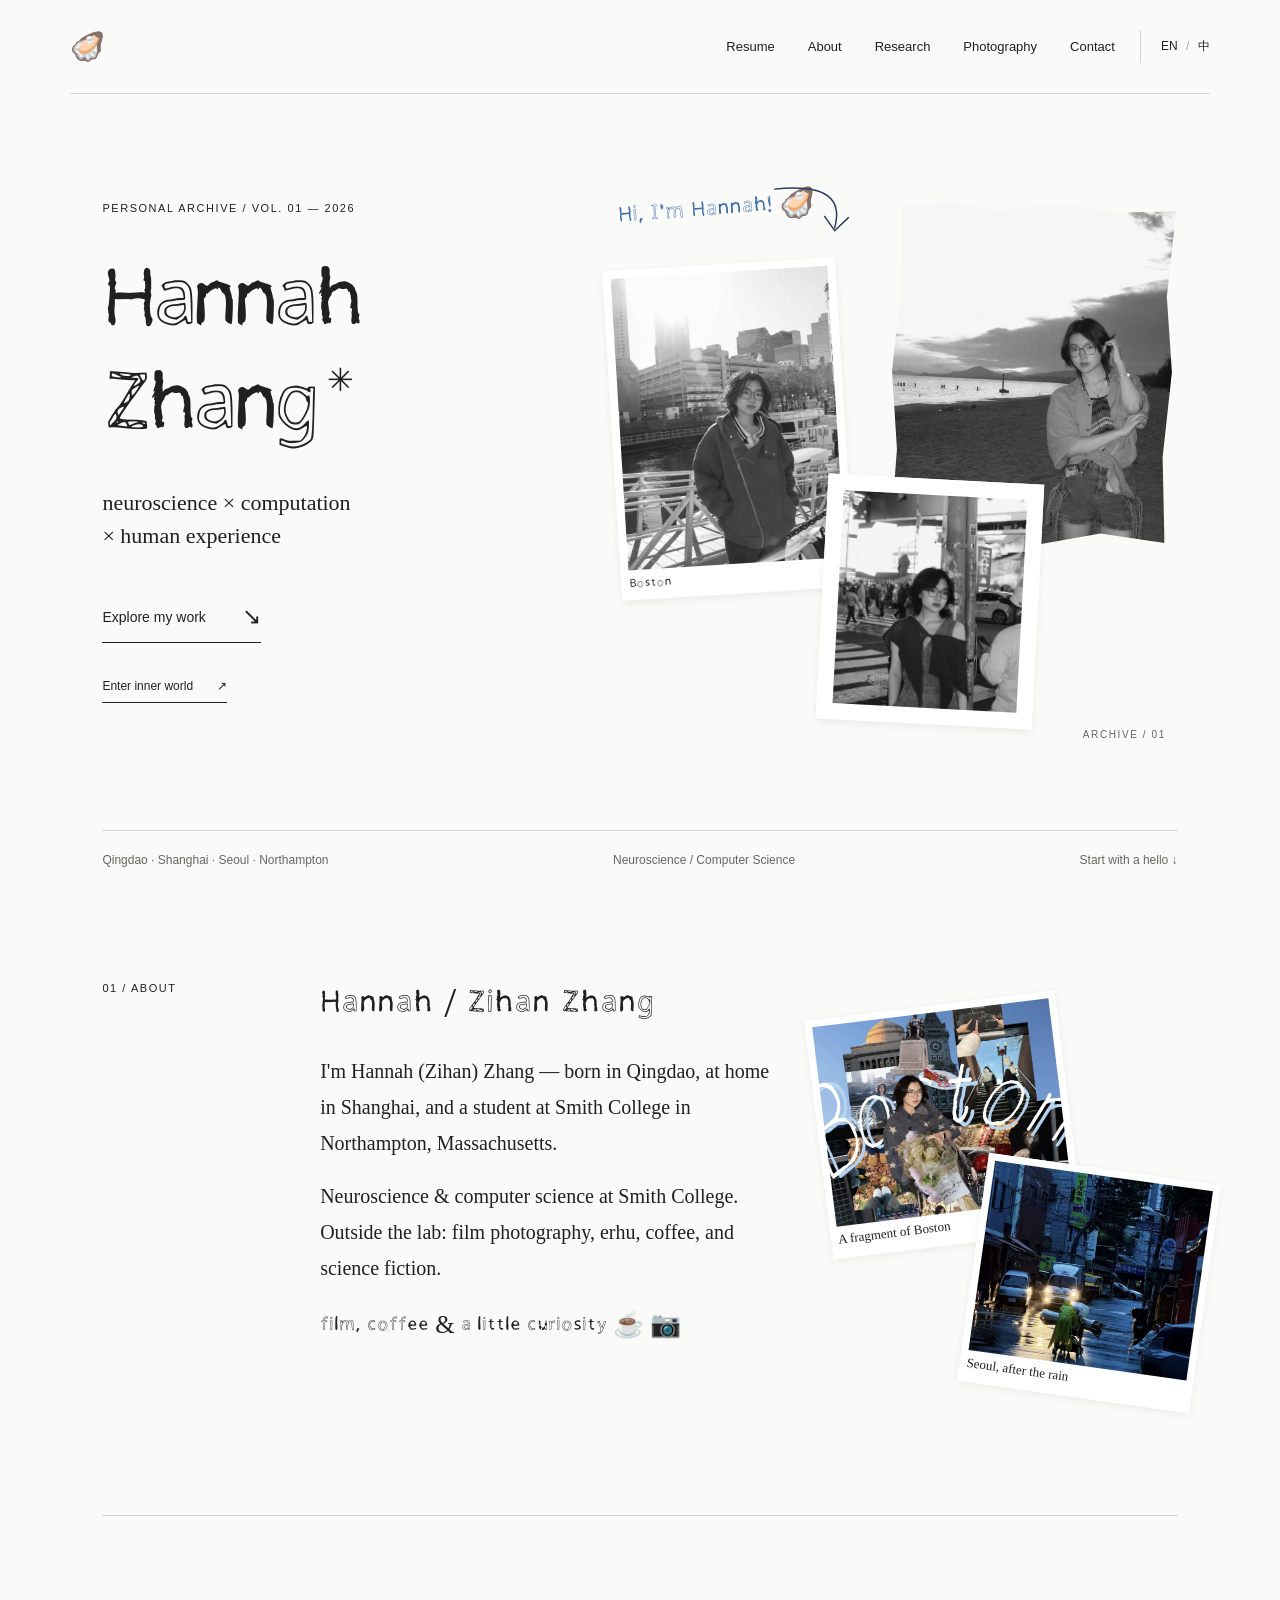
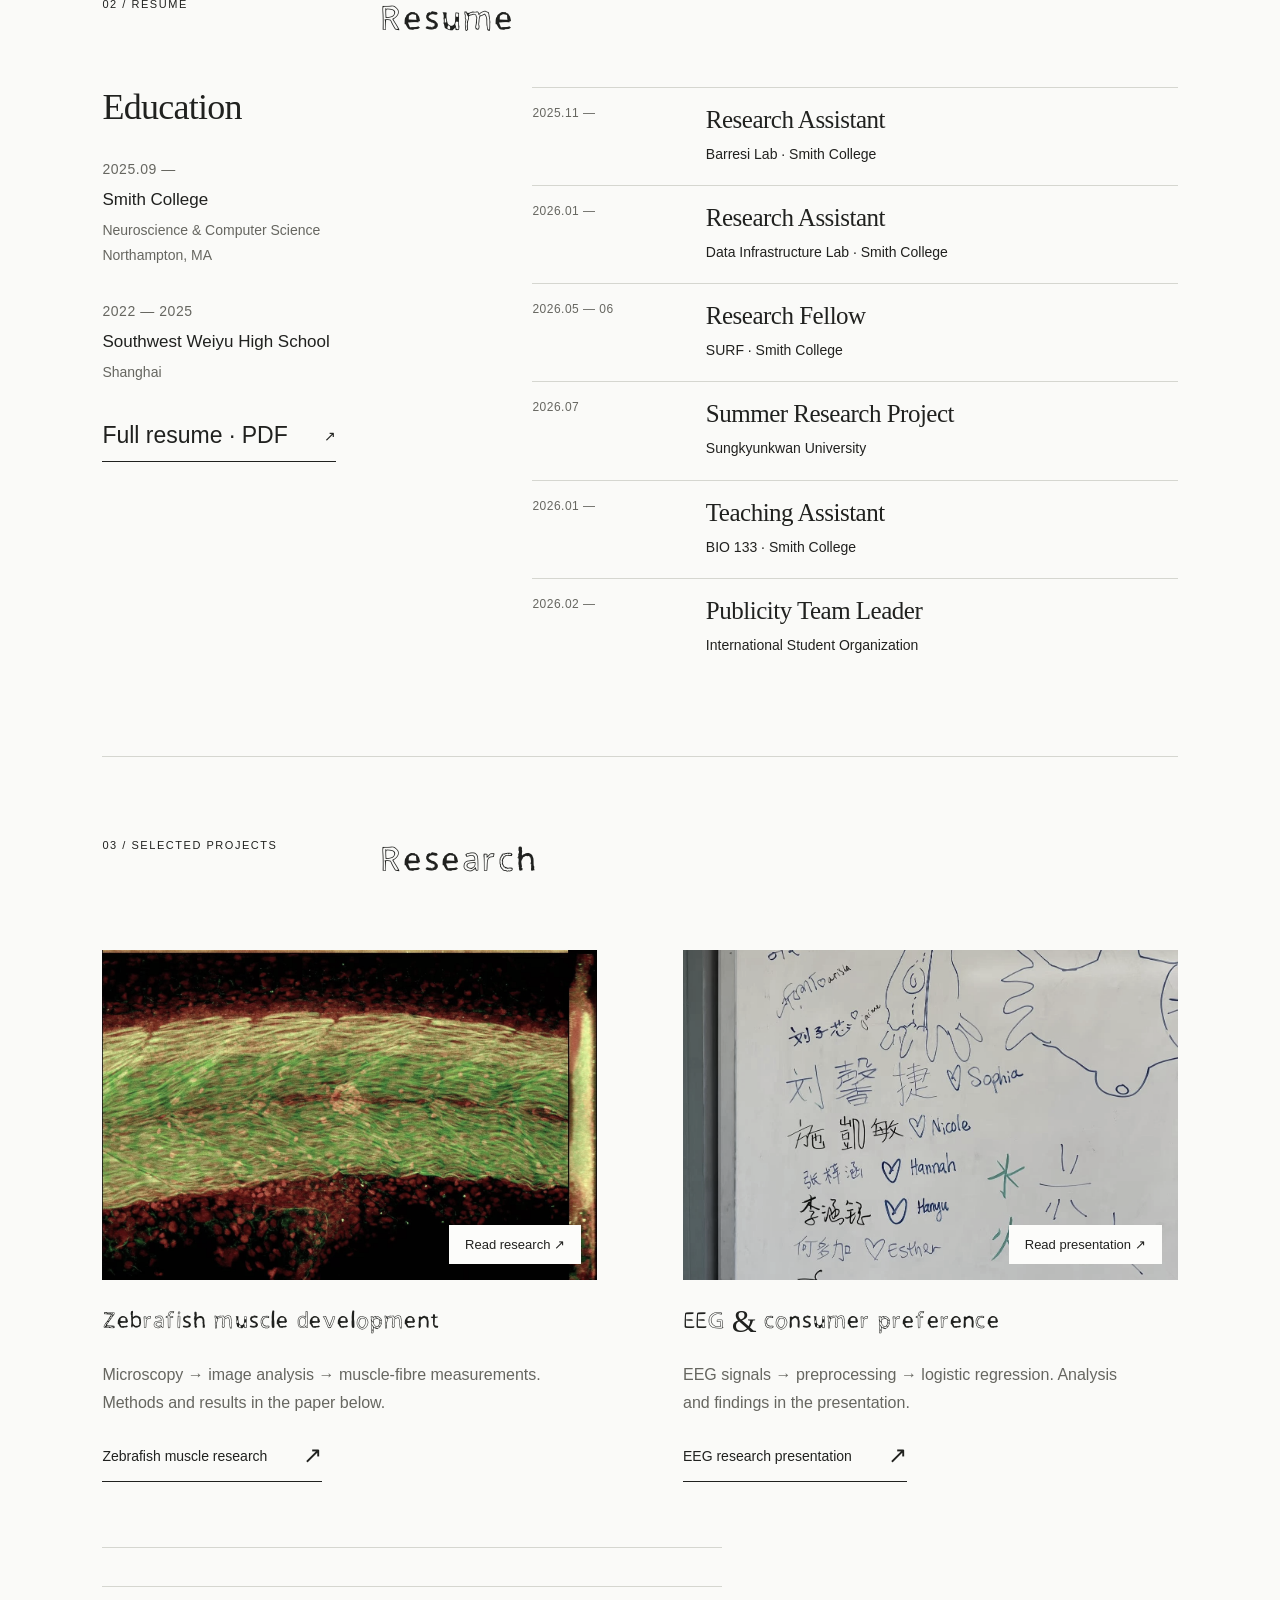
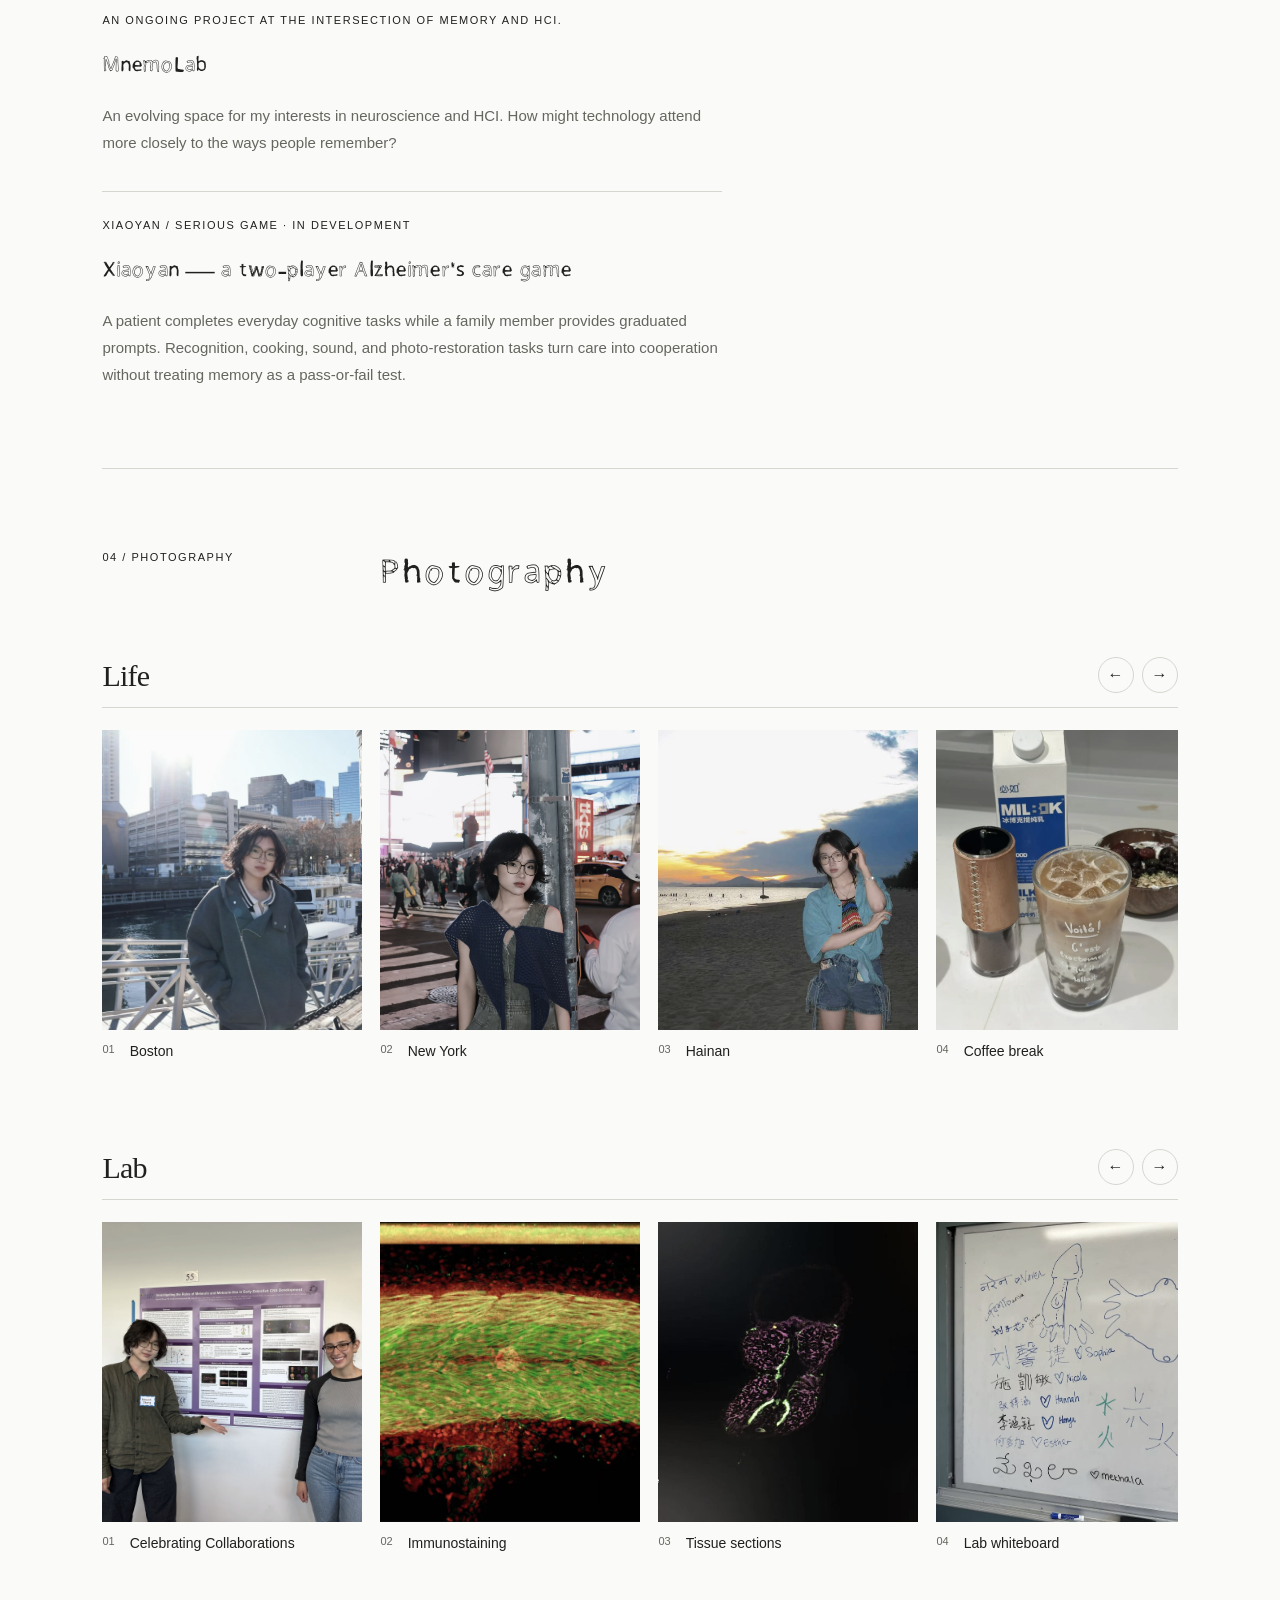
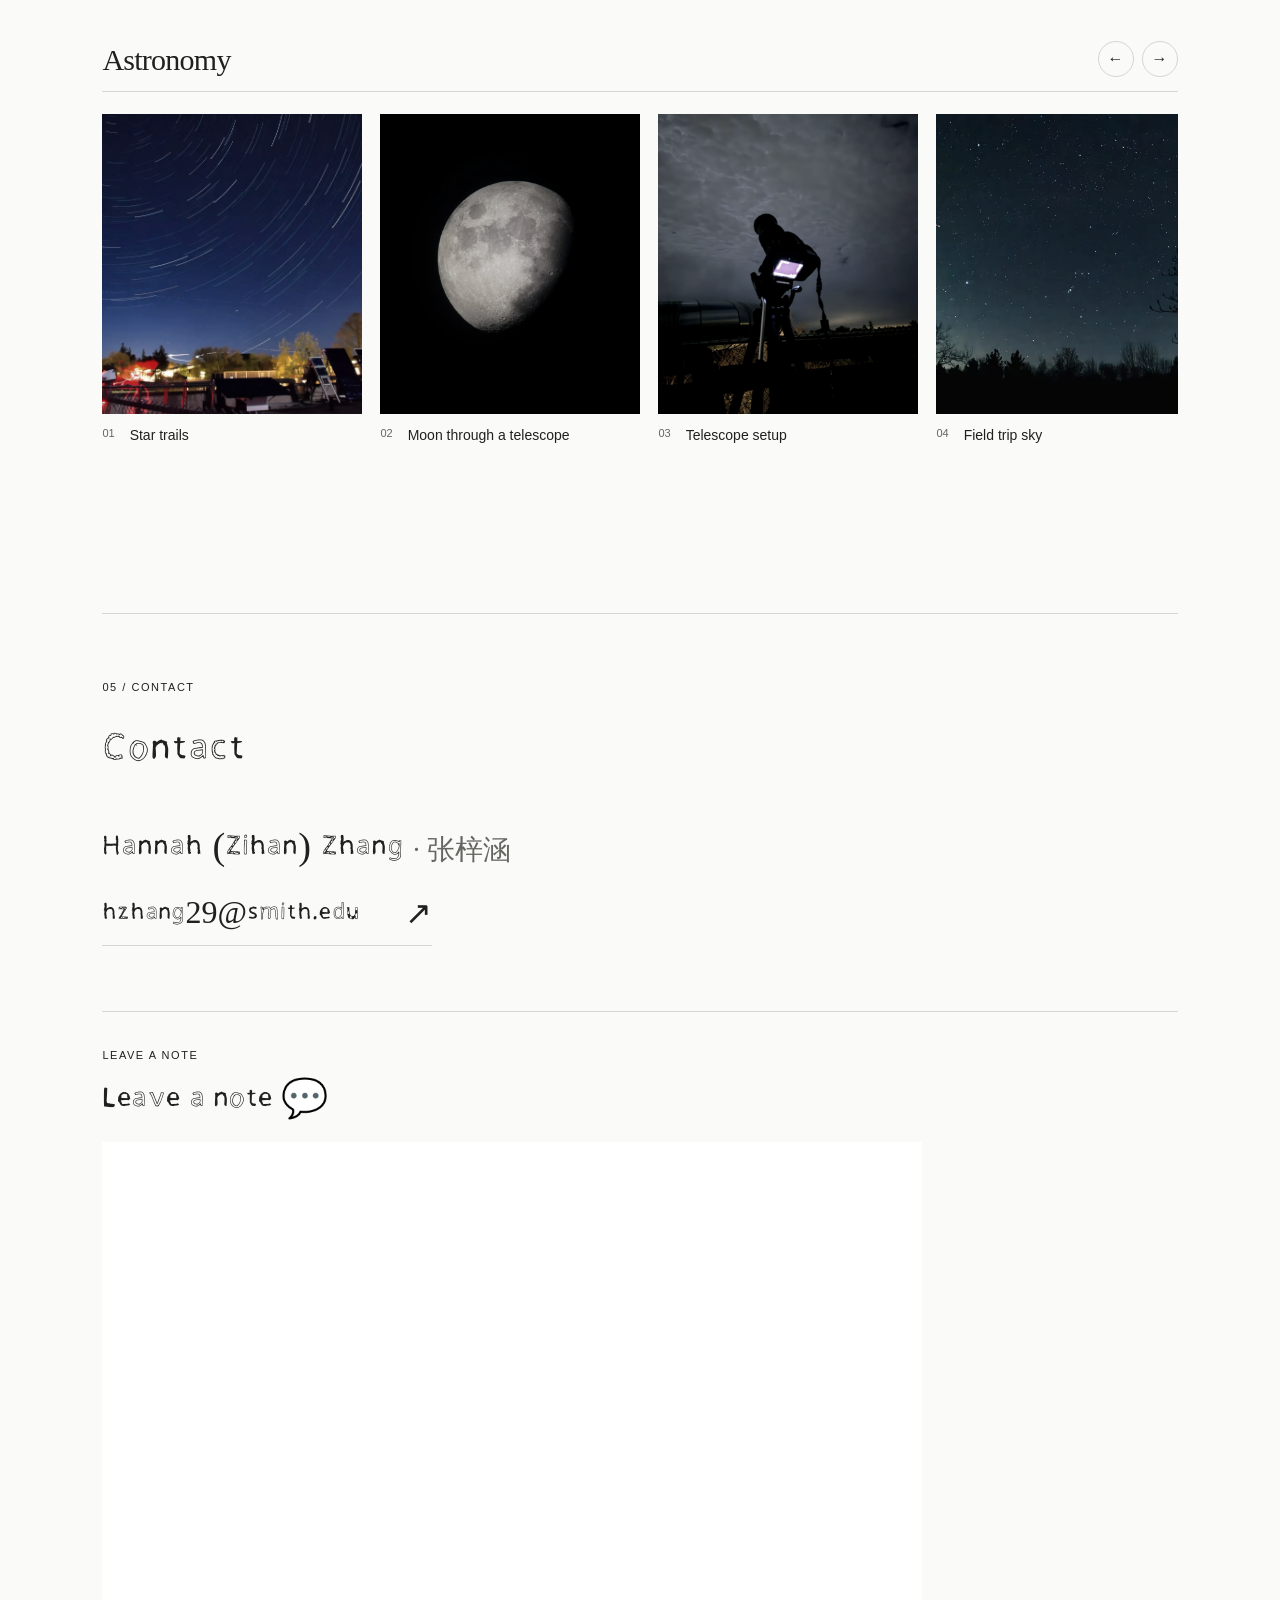
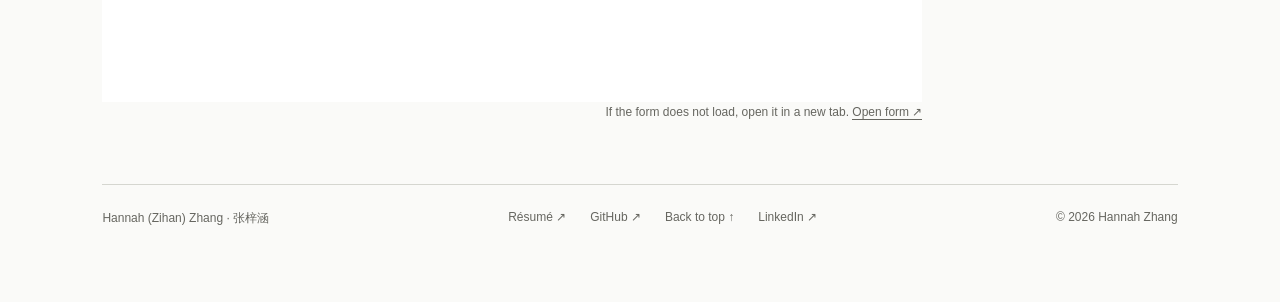
==== commit b217e98d: "Fix enhanced portfolio initialization" ====
--- a/index.html
+++ b/index.html
@@ -1,2 +1,2 @@
 <!doctype html>
-<html lang="en"><head><meta charset="utf-8"><meta name="viewport" content="width=device-width,initial-scale=1"><meta name="description" content="Hannah (Zihan) Zhang — neuroscience, computer science, and human-computer interaction. Research, projects, and observations."><meta name="theme-color" content="#fafaf8"><title>Hannah Zhang — Research & Design</title><link rel="stylesheet" href="style.css"><script src="site.js" defer></script><script src="archive.js" defer></script></head><body><a class="skip" href="#main">Skip to content</a><div id="site"></div></body></html>
+<html lang="en"><head><meta charset="utf-8"><meta name="viewport" content="width=device-width,initial-scale=1"><meta name="description" content="Hannah (Zihan) Zhang — neuroscience, computer science, and human-computer interaction. Research, projects, and observations."><meta name="theme-color" content="#fafaf8"><title>Hannah Zhang — Research & Design</title><link rel="stylesheet" href="style.css?v=20260905-2"><script src="site.js?v=20260905-2" defer></script><script src="archive.js?v=20260905-2" defer></script></head><body><a class="skip" href="#main">Skip to content</a><div id="site"></div></body></html>
